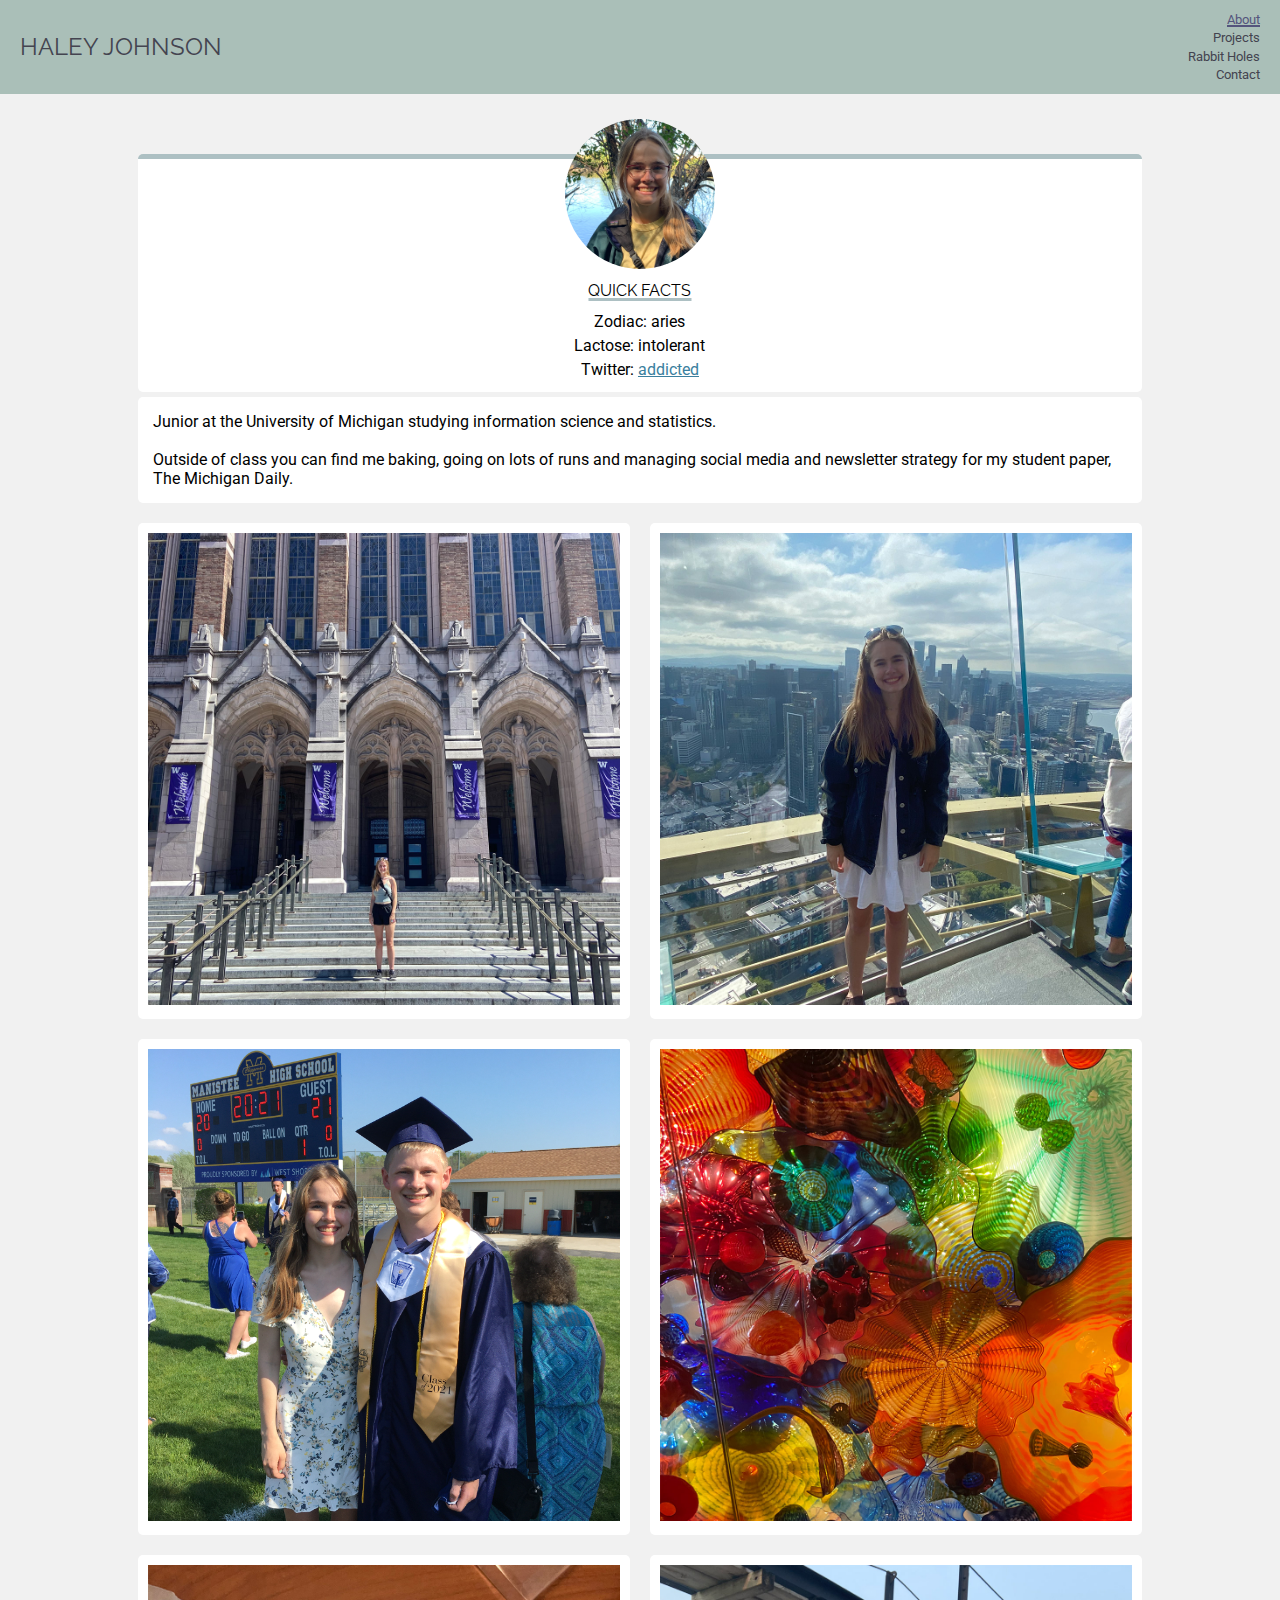
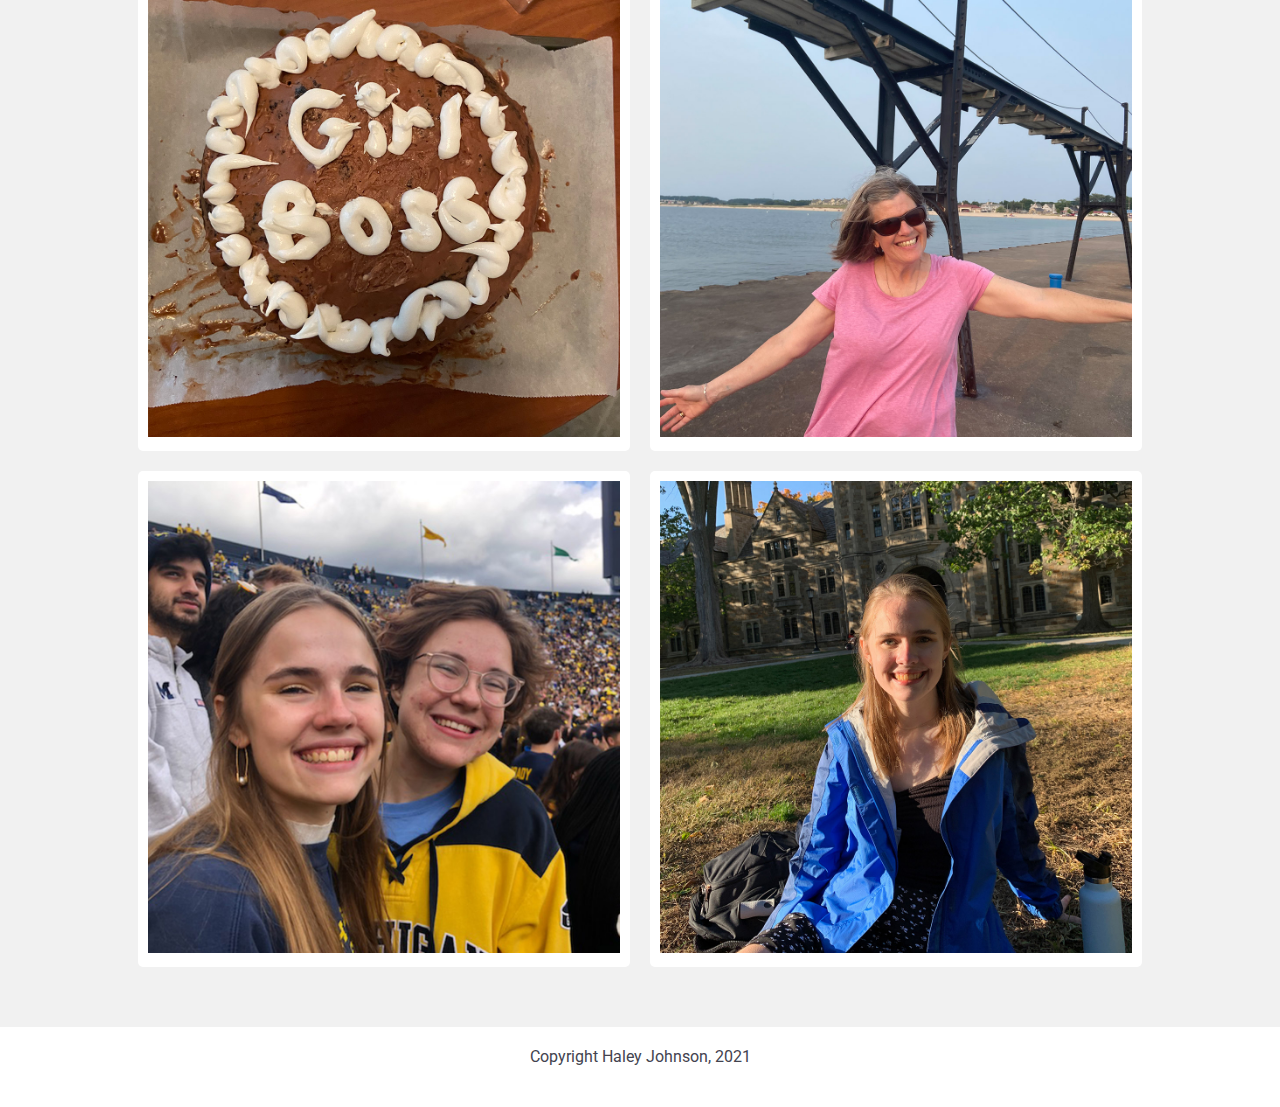
==== about.html @ add4410c "stray div tag" ====
<!DOCTYPE html>
<html lang="en">
<head>
    <meta charset="UTF-8">
    <meta name="viewport" content="width=device-width, initial-scale=1.0">
    <link rel='shortcut icon' type='image/jgp' href="images/favicon.ico">
    <link rel="stylesheet" type="text/css" href="CSS/html5reset.css">
    <link rel="stylesheet" type="text/css" href="CSS/style.css">
    <link rel="preconnect" href="https://fonts.googleapis.com">
    <link rel="preconnect" href="https://fonts.googleapis.com">
    <link rel="preconnect" href="https://fonts.gstatic.com" crossorigin>
    <link href="https://fonts.googleapis.com/css2?family=Raleway:wght@700&family=Roboto&display=swap" rel="stylesheet">
    <title>About</title>
</head>
<body>
    <a class = "skip" href="#haley-facts">Skip to Main Content</a>
    <header>
      <h1><a href='index.html'>Haley Johnson</a></h1>
      <nav>
        <ul class="nav_links">
        <!-- note to self: fill in links -->
          <li class="nav_item"><a id="current" href="about.html">About</a></li>
          <li class="nav_item"><a href="projects.html">Projects</a></li>
          <li class="nav_item"><a href="rabbitholes.html">Rabbit Holes</a></li>
          <li class="nav_item"><a href="contact.html">Contact</a></li>
        </ul>
    </nav>
  </header>

    <main>
        <div class='gallery-container'> 
            <div class='gallery-text-box'>
                <img src = 'images/haley.jpg' id="haley" alt='Me on a hiking trip'/>
            <div>
                <div id='haley-facts'>
                <h2>Quick Facts</h2>
                <ul > 
                    <li><b>Zodiac:</b> aries</li>
                    <li><b>Lactose:</b> intolerant</li>
                    <li><b>Twitter: </b><a href = "https://twitter.com/halezjohnson">addicted</a></li>
                </ul>
                </div>
            </div>
            </div>
        <div class='gallery-text-box' id='bio'>
            <p>Junior at the University of Michigan studying information science and 
                statistics. 
            </p></br>
            <p>Outside of class you can find me baking, going on lots of runs and managing
                social media and newsletter strategy for my student paper, The Michigan Daily.
            </p>
        </div>
            <div class='gallery-img'>
                <img src='images/udub.jpg' alt='Me at the University of Washington this summer'/> 
            </div>
            <div class='gallery-img'>
                <img src='images/space_needle.jpg' alt='Me at the top of the Space Needle in Seattle'/> 
            </div>
            <div class='gallery-img'>
                <img src='images/graduation.jpg' alt='My brother and I at his high school graduation'/> 
            </div>
            <div class='gallery-img'>
                <img src='images/chihuly.jpg' alt='Art from the Dave Chihuly Mueseum in Seattle'/> 
            </div>
            <div class='gallery-img'>
                <img src='images/girlboss.jpg' alt='A cake I made for my friends birthday'/> 
            </div>
            <div class='gallery-img'>
                <img src='images/mom.jpg' alt='My mom at the beach'/> 
            </div>
            <div class='gallery-img'>
                <img src='images/agnes.jpg' alt='My roomate and I at a football game'/> 
            </div>
            <div class='gallery-img'>
                <img src='images/law_quad.jpg' alt='Me in the law quad'/> 
            </div>
        </div>

    </main>
    <footer>
        <p>Copyright Haley Johnson, 2021</p>
    </footer>
</body>
</html>
---- CSS/style.css ----
html{
    height: 100%;
}

body{
    min-height: 100%;
    margin: 0;
    background: #f1f1f1;
    font-family: 'Roboto', sans-serif;
    padding: 0;
}   

/* scrollbar */

/* width */
::-webkit-scrollbar {
    width: 5px;
  }
  
  /* Track */
  ::-webkit-scrollbar-track {
    background: #f1f1f1;
  }
  
  /* Handle */
  ::-webkit-scrollbar-thumb {
    background: #A4B1A0;
    border-radius: 3px;
  }
  
  /* Handle on hover */
  ::-webkit-scrollbar-thumb:hover {
    background: #555;
  }

  body > header{
      position: sticky;
      top: 0;
      left: 0;
      z-index: 100;

  }

header{
    background: #AABFB8;
    position: sticky;
    position: -webkit-sticky;
    top: 0px; 
    width: 100%;
    display: flex;
    align-items: center;
    justify-content: space-between;
    padding: 10px 20px;
    color: #43434f;  
}

a, a:visited{
    color: #3b7f9e;
}

a:hover{
    color: #2b596e;
}

#landing-img{   
    background-position: center;
}

header a, header a:hover, header a:visited, h1 a{
    text-decoration: none;
    color: hsl(240, 8%, 29%);
}


.nav_links{
    text-align: right;
    line-height: 1.15;
}

.nav_item a{
    margin-left: 20px; 
    text-decoration: none;
    color: #43434f;
    font-size: 0.8em;
} 

.nav_item a:hover{
    text-decoration: underline;
    color: #43434f;
}

#current{
    color: #54547c;
    text-decoration: underline 2px solid #54547c;
}

header > h1{
    font-family: 'Raleway', sans-serif;
    font-size: 1.5em;
    text-transform: uppercase;
    margin: auto 0px;
}

a.skip{
    background: white;
    left: 0;
    padding: 6px;
    position: absolute;
    top: -40px;
    -webkit-transition: top 1s ease-out;
    transition: top 1s ease-out;
    z-index: 100000;
  }
  
  a.skip:focus{
    top:20px;
    color: black;
    text-decoration-style: solid;
  }

/* Landing Page */

.landing{
    display: grid;
    grid-template-rows: 50% 45%;
    grid-template-columns: 40% 40%;
    grid-gap: 10px;
    margin-top: 50px;
    justify-content: center;
    align-content: center; 
}

.text_block_img{
    grid-column: 1 / 3; 
    grid-row: 1 / 2; 
    border-radius: 5px;
    overflow: hidden;
    align-items: center;
}  

.text_block_img img{
    width: 100%;
}

.text_block{
    grid-column: 1 / 3;
    grid-row: 2 / -1; 
    background: rgba(255, 255, 255, 0.85);
    padding: 20px;
    border-radius: 5px;
    line-height: 1.5;
}

/* container thing */

.container{
    display: flex;
    flex-direction: column;
    flex-basis: 80%;
    justify-content: center;
    align-self: center;
    margin: 50px;
    border-radius: 5px;
    padding: 0px;
}

/* rabbit holes */

.hole{
    background: rgba(255, 255, 255, 0.85);
    margin: 50px 50px 50px 50px;
    padding: 20px;
    width: inherit;
    border-radius: 5px;
}

 .hole li, .gallery-text-box li{
    line-height: 1.5em;
} 

.hole ul {
    margin-left: 10px;
}

.hole ul ul{
    margin-left: 20px;
    list-style: circle;
}

.hole ul ul li{
    padding: 4px;
}

.hole h2, .gallery-text-box h2, .contact-header, .text_block h2{
    font-family: 'Raleway', sans-serif;
    margin-bottom: 5px;
    text-decoration: underline #adc0c3 solid 3px;
    text-transform: uppercase;
    padding-bottom: 10px;
    line-height: 1.5em;

}

.text_block h2{
    font-size: 1.5em;
}

.hole li ul a, .hole li ul a:visited{
    color: #000;
    text-decoration: none;
}

.hole li ul a:hover{
    color: rgb(70, 79, 167);
}

/* Styling Contact Form */

.contact-header{
    background: #fff;
    margin: 50px 50px -42.5px 50px;
    padding: 20px;
    border-radius: 5px
}


.form-box{
    width: inherit;
    height: 100%;
    margin: 50px;
    padding: 20px;
    background-color: #fff;
    align-self: center;
    border-radius: 5px;
}

input[type=text], select {
    width: 100%;
    padding: 12px 20px;
    margin: 8px 0;
    display: inline-block;
    border: 1px solid #ccc; 
    border-radius: 4px;
    box-sizing: border-box;
  }
  
  input[type=submit] {
    width: 100%;
    background-color: #4c90af;
    color: white;
    padding: 14px 20px;
    margin: 8px 0;
    border: none;
    border-radius: 8px;
    text-transform: uppercase;
  }
  
  input[type=submit]:hover {
    background-color: #386a81;
  }

  #additional-contact{
      margin-top: -40px;
      font-size: 0.75em;
  }


  /* Projects */

  #projects{
      background: transparent;
      margin: 30px;
  }

  .project-container{
      background: rgba(255, 255, 255, 0.5);
      margin: 20px;
      border-radius: 5px;
  }

  .project-item{
    padding: 20px; 
    background: #fff;
    width: inherit;
    border-radius: 5px;
  }  

  h3.project-item{
      font-family: 'Raleway', sans-serif;
      margin-bottom: 7.5px;
      padding: 20px 20px 20px 20px;
      text-transform: uppercase;
  }

  /* About Page */

  .gallery-container{
      display: grid;
      grid-template-columns: 40% 40%;
      justify-content: center;
      align-items: center;
      margin: 50px 0px;
  }

  .gallery-text-box{
      grid-column: 1 / 3;
  }

  .gallery-container .gallery-text-box:first-of-type{
    border-top: 5px solid #adc0c3 ; 
  }

  .gallery-img, .gallery-text-box {
      background: #fff;
      padding: 10px; 
      margin: 10px;
      border-radius: 5px;
  }

  .gallery-text-box{
      display:flex;
      flex-flow: column wrap;
      justify-content: space-between;
      align-content: center;
  }

  .gallery-img{
      position: relative;
  }

  /* hover feature in development */
  /* .gallery-img span{
    display: none;
    position: absolute;
    bottom: 0;
    padding: 10px;
    background: rgba(255,255,255,.8);
  }

  .gallery-img:hover span{
      display: block;
      height: 100%;
      width: contain;
      text-align: center;
  } */

  #haley{
      align-self: center;
      border-radius: 50%;
      height: 150px;
      margin-bottom: 10px;
      margin-top: -50px;
  }

  #haley-facts{
      text-align:center;
      align-self: flex-start;
  }

  #haley-facts ul{
      margin-top: -7.55px;
  }

  #bio{
      padding: 15px;
      margin-top: -5px;
  }

/* iframes */

iframe{
    border: none;
    height: 100%;
    /* not showing on mobile view */
    display: none;
}
 
/* Footer */
footer{
    background-color: #fff;
    padding: 20px;
    text-align: center;
    color: #43434f;
    bottom: 0;
    left: 0;
    width: 100%;
    height: 80px;
  }
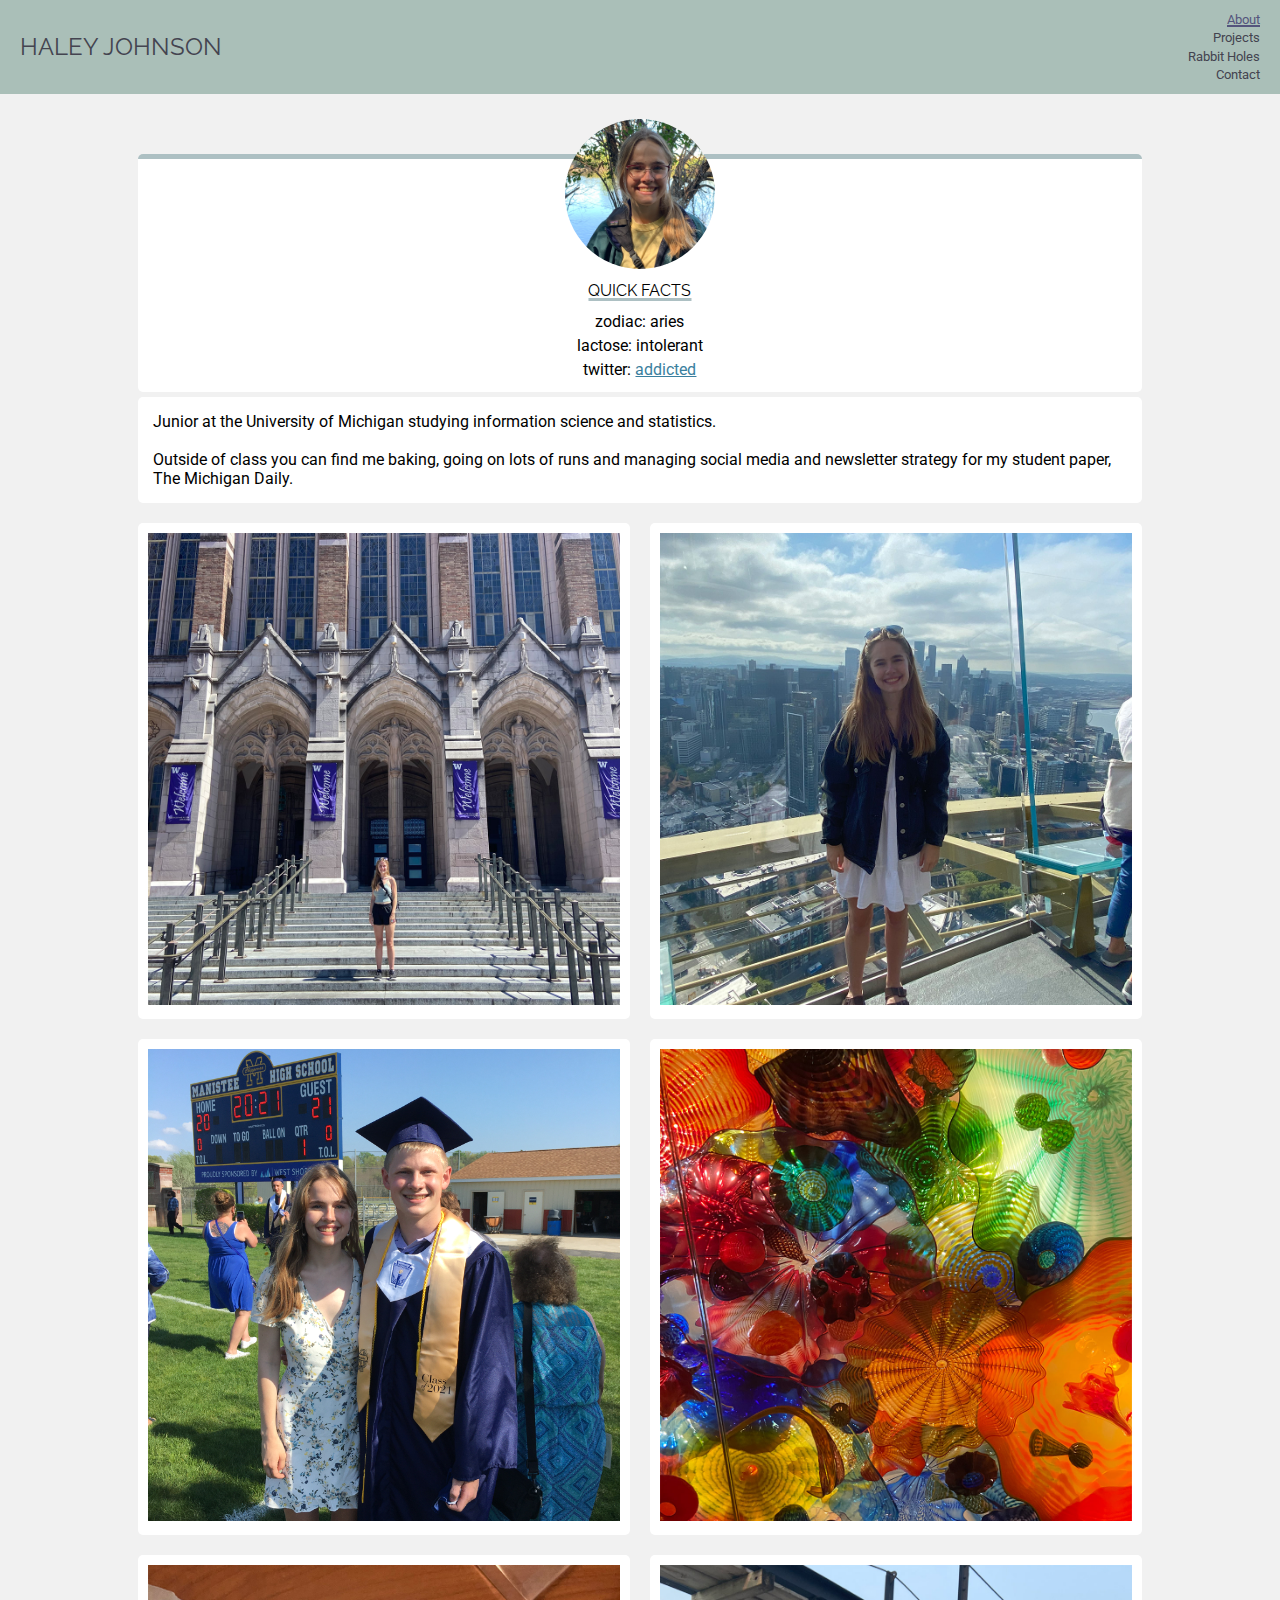
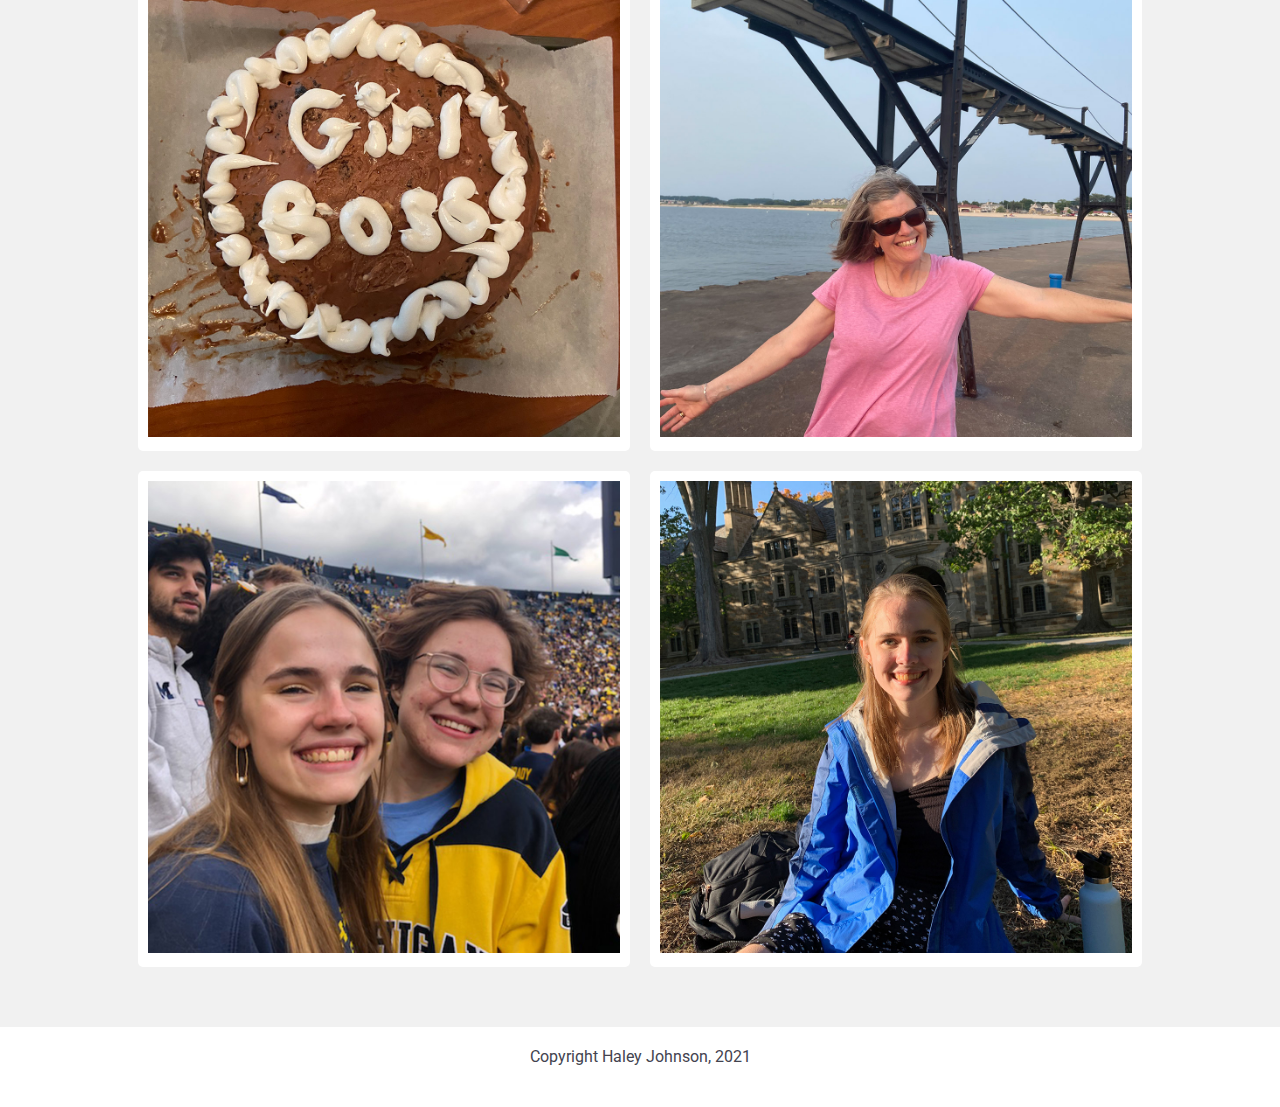
==== commit 155ad15a: "hover effect on about page" ====
--- a/about.html
+++ b/about.html
@@ -35,9 +35,9 @@
                 <div id='haley-facts'>
                 <h2>Quick Facts</h2>
                 <ul > 
-                    <li><b>Zodiac:</b> aries</li>
-                    <li><b>Lactose:</b> intolerant</li>
-                    <li><b>Twitter: </b><a href = "https://twitter.com/halezjohnson">addicted</a></li>
+                    <li><b>zodiac:</b> aries</li>
+                    <li><b>lactose:</b> intolerant</li>
+                    <li><b>twitter: </b><a href = "https://twitter.com/halezjohnson">addicted</a></li>
                 </ul>
                 </div>
             </div>
--- a/CSS/style.css
+++ b/CSS/style.css
@@ -120,9 +120,10 @@
 
 /* Landing Page */
 
+
 .landing{
     display: grid;
-    grid-template-rows: 50% 45%;
+    grid-template-rows: 400px 45%;
     grid-template-columns: 40% 40%;
     grid-gap: 10px;
     margin-top: 50px;
@@ -136,6 +137,10 @@
     border-radius: 5px;
     overflow: hidden;
     align-items: center;
+    background-attachment: fixed;
+    background-position: center;
+    background-repeat: no-repeat;
+    background-size: cover;
 }  
 
 .text_block_img img{
@@ -328,21 +333,30 @@
       position: relative;
   }
 
+  .gallery-img:hover{
+      opacity: 0.25;
+      background-color: rgb(255, 255, 255);
+      -webkit-transition: background-color 2s ease-out;
+      -moz-transition: background-color 2s ease-out;
+      -o-transition: background-color 2s ease-out;
+      transition: background-color 2s ease-out;
+  }
   /* hover feature in development */
-  /* .gallery-img span{
+  
+/* .gallery-img span{
     display: none;
-    position: absolute;
-    bottom: 0;
+    position: relative;
     padding: 10px;
-    background: rgba(255,255,255,.8);
+    margin: 10px;
+    background: rgba(175, 224, 208, 0.8);
+    width: fit-content;
   }
 
   .gallery-img:hover span{
       display: block;
-      height: 100%;
-      width: contain;
+      height: fit-content;
       text-align: center;
-  } */
+  }  */
 
   #haley{
       align-self: center;
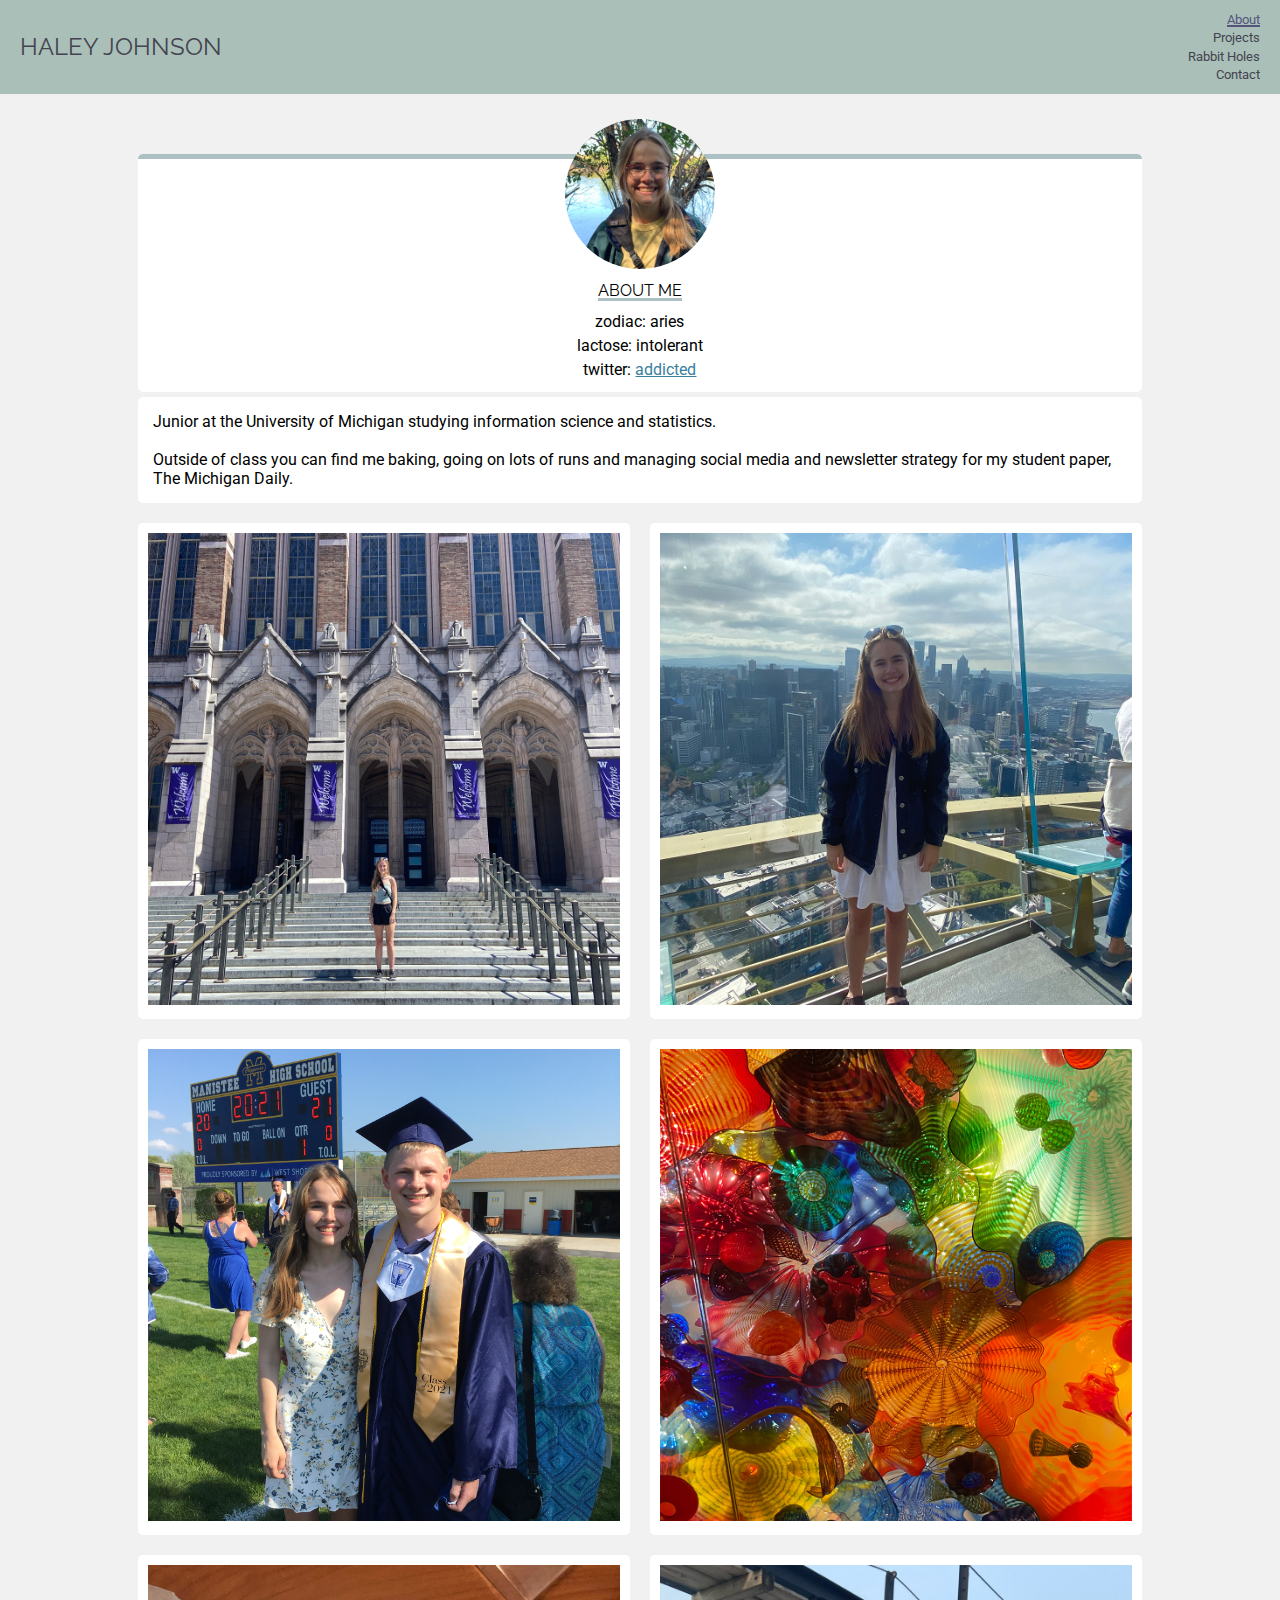
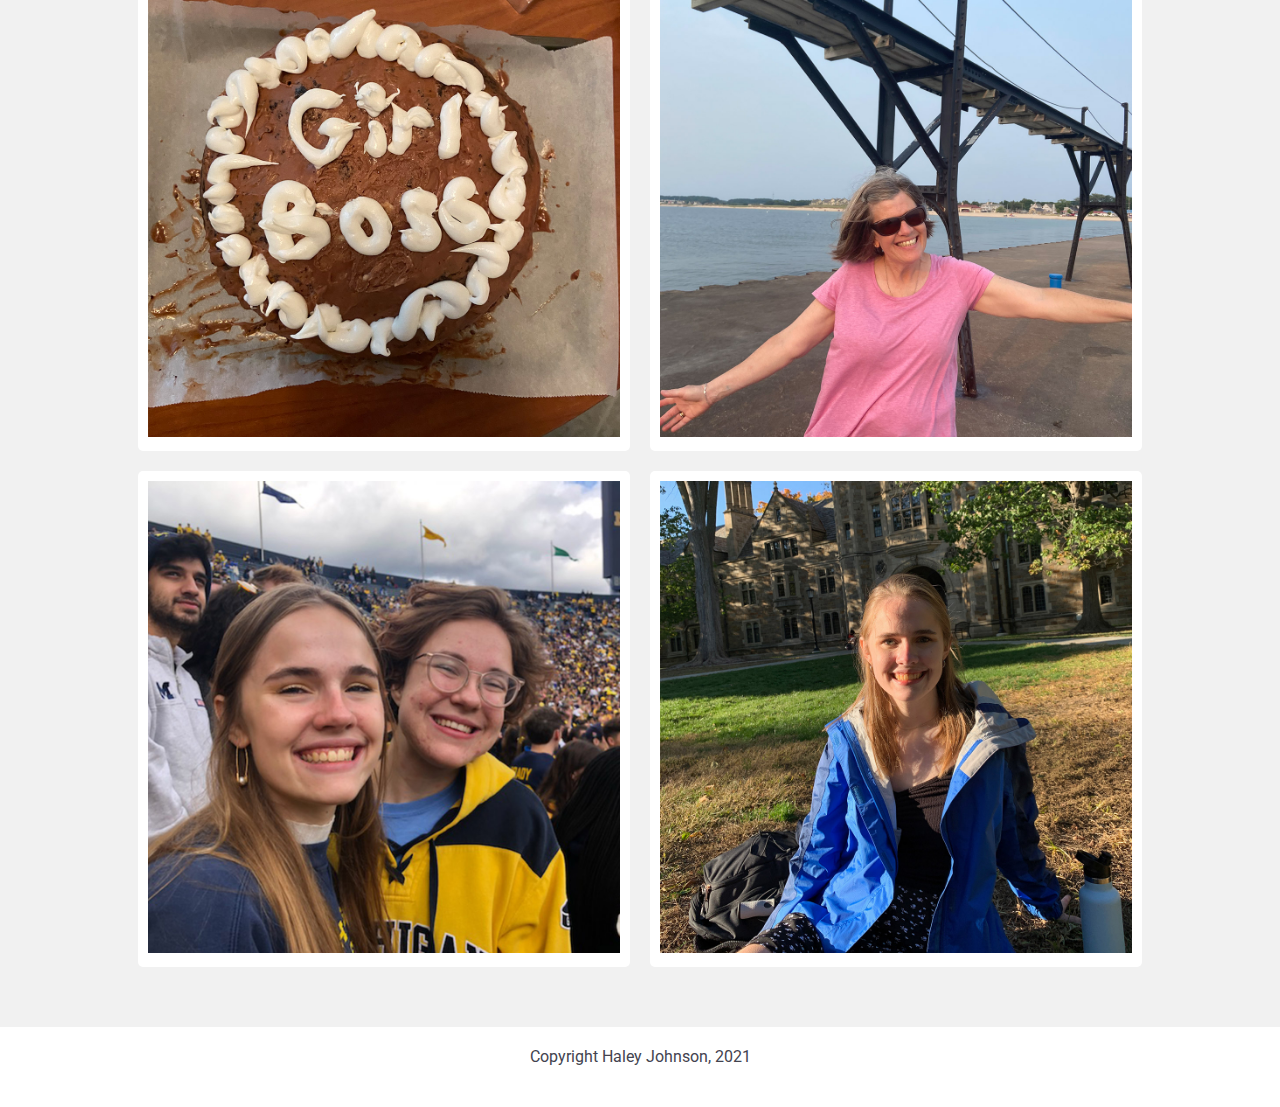
==== commit a0dc3d0b: "updated text" ====
--- a/about.html
+++ b/about.html
@@ -33,7 +33,7 @@
                 <img src = 'images/haley.jpg' id="haley" alt='Me on a hiking trip'/>
             <div>
                 <div id='haley-facts'>
-                <h2>Quick Facts</h2>
+                <h2>About Me</h2>
                 <ul > 
                     <li><b>zodiac:</b> aries</li>
                     <li><b>lactose:</b> intolerant</li>
--- a/CSS/style.css
+++ b/CSS/style.css
@@ -28,10 +28,6 @@
     border-radius: 3px;
   }
   
-  /* Handle on hover */
-  ::-webkit-scrollbar-thumb:hover {
-    background: #555;
-  }
 
   body > header{
       position: sticky;
@@ -68,6 +64,7 @@
 
 header a, header a:hover, header a:visited, h1 a{
     text-decoration: none;
+    -webkit-text-decoration: none;
     color: hsl(240, 8%, 29%);
 }
 
@@ -80,11 +77,13 @@
 .nav_item a{
     margin-left: 20px; 
     text-decoration: none;
+    -webkit-text-decoration: none;
     color: #43434f;
     font-size: 0.8em;
 } 
 
 .nav_item a:hover{
+    -webkit-text-decoration: underline;
     text-decoration: underline;
     color: #43434f;
 }
@@ -92,6 +91,7 @@
 #current{
     color: #54547c;
     text-decoration: underline 2px solid #54547c;
+    -webkit-text-decoration: underline 2px solid #54547c;
 }
 
 header > h1{
@@ -116,6 +116,7 @@
     top:20px;
     color: black;
     text-decoration-style: solid;
+    -webkit-text-decoration-style: solid;
   }
 
 /* Landing Page */
@@ -123,10 +124,11 @@
 
 .landing{
     display: grid;
-    grid-template-rows: 400px 45%;
+    grid-template-rows: 400px 50%;
     grid-template-columns: 40% 40%;
     grid-gap: 10px;
     margin-top: 50px;
+    margin-bottom: 100px;
     justify-content: center;
     align-content: center; 
 }
@@ -154,6 +156,7 @@
     padding: 20px;
     border-radius: 5px;
     line-height: 1.5;
+    height: auto;
 }
 
 /* container thing */
@@ -182,9 +185,10 @@
  .hole li, .gallery-text-box li{
     line-height: 1.5em;
 } 
-
-.hole ul {
-    margin-left: 10px;
+s
+.hole ul, .book-item ul {
+    margin-left: 20px;
+    list-style: circle;
 }
 
 .hole ul ul{
@@ -196,10 +200,11 @@
     padding: 4px;
 }
 
-.hole h2, .gallery-text-box h2, .contact-header, .text_block h2{
+.hole h2, .gallery-text-box h2, .contact-header, .text_block h2,  .book-item h2{
     font-family: 'Raleway', sans-serif;
     margin-bottom: 5px;
     text-decoration: underline #adc0c3 solid 3px;
+    -webkit-text-decoration: underline #adc0c3 solid 3px;
     text-transform: uppercase;
     padding-bottom: 10px;
     line-height: 1.5em;
@@ -213,6 +218,7 @@
 .hole li ul a, .hole li ul a:visited{
     color: #000;
     text-decoration: none;
+    -webkit-text-decoration: none;
 }
 
 .hole li ul a:hover{
@@ -270,17 +276,11 @@
   }
 
 
+
   /* Projects */
 
   #projects{
       background: transparent;
-      margin: 30px;
-  }
-
-  .project-container{
-      background: rgba(255, 255, 255, 0.5);
-      margin: 20px;
-      border-radius: 5px;
   }
 
   .project-item{
@@ -288,6 +288,7 @@
     background: #fff;
     width: inherit;
     border-radius: 5px;
+    margin-bottom: 50px;
   }  
 
   h3.project-item{
@@ -399,4 +400,51 @@
     left: 0;
     width: 100%;
     height: 80px;
+  }
+
+
+  /* book page stuff who knows */
+
+  .books-container{
+      display: grid;
+      grid-template-rows: repeat(12, auto);
+      grid-template-columns: 80%;
+      margin: 30px;
+      justify-content: center;
+      align-items: center;
+      grid-gap: 20px;
+  }
+
+  .book-item{
+      display: flex;
+      flex-direction: column;
+      align-content: center;
+      justify-content: center;
+      background: #fff;
+      border-radius: 5px;
+      padding: 20px; 
+  }
+
+  .book-item img{
+      max-height: 250px;
+      align-self: center;
+  }
+
+  .book-info h2, .book-info p{
+      align-self: flex-start;
+      justify-self: right;
+      line-height: 1.5em;
+  }
+
+  .book-info p{
+      font-size: 0.8em;
+  }
+
+  .book-info h2{
+    text-align: center;
+}
+
+  .book-info{
+      padding: 15px;
+
   }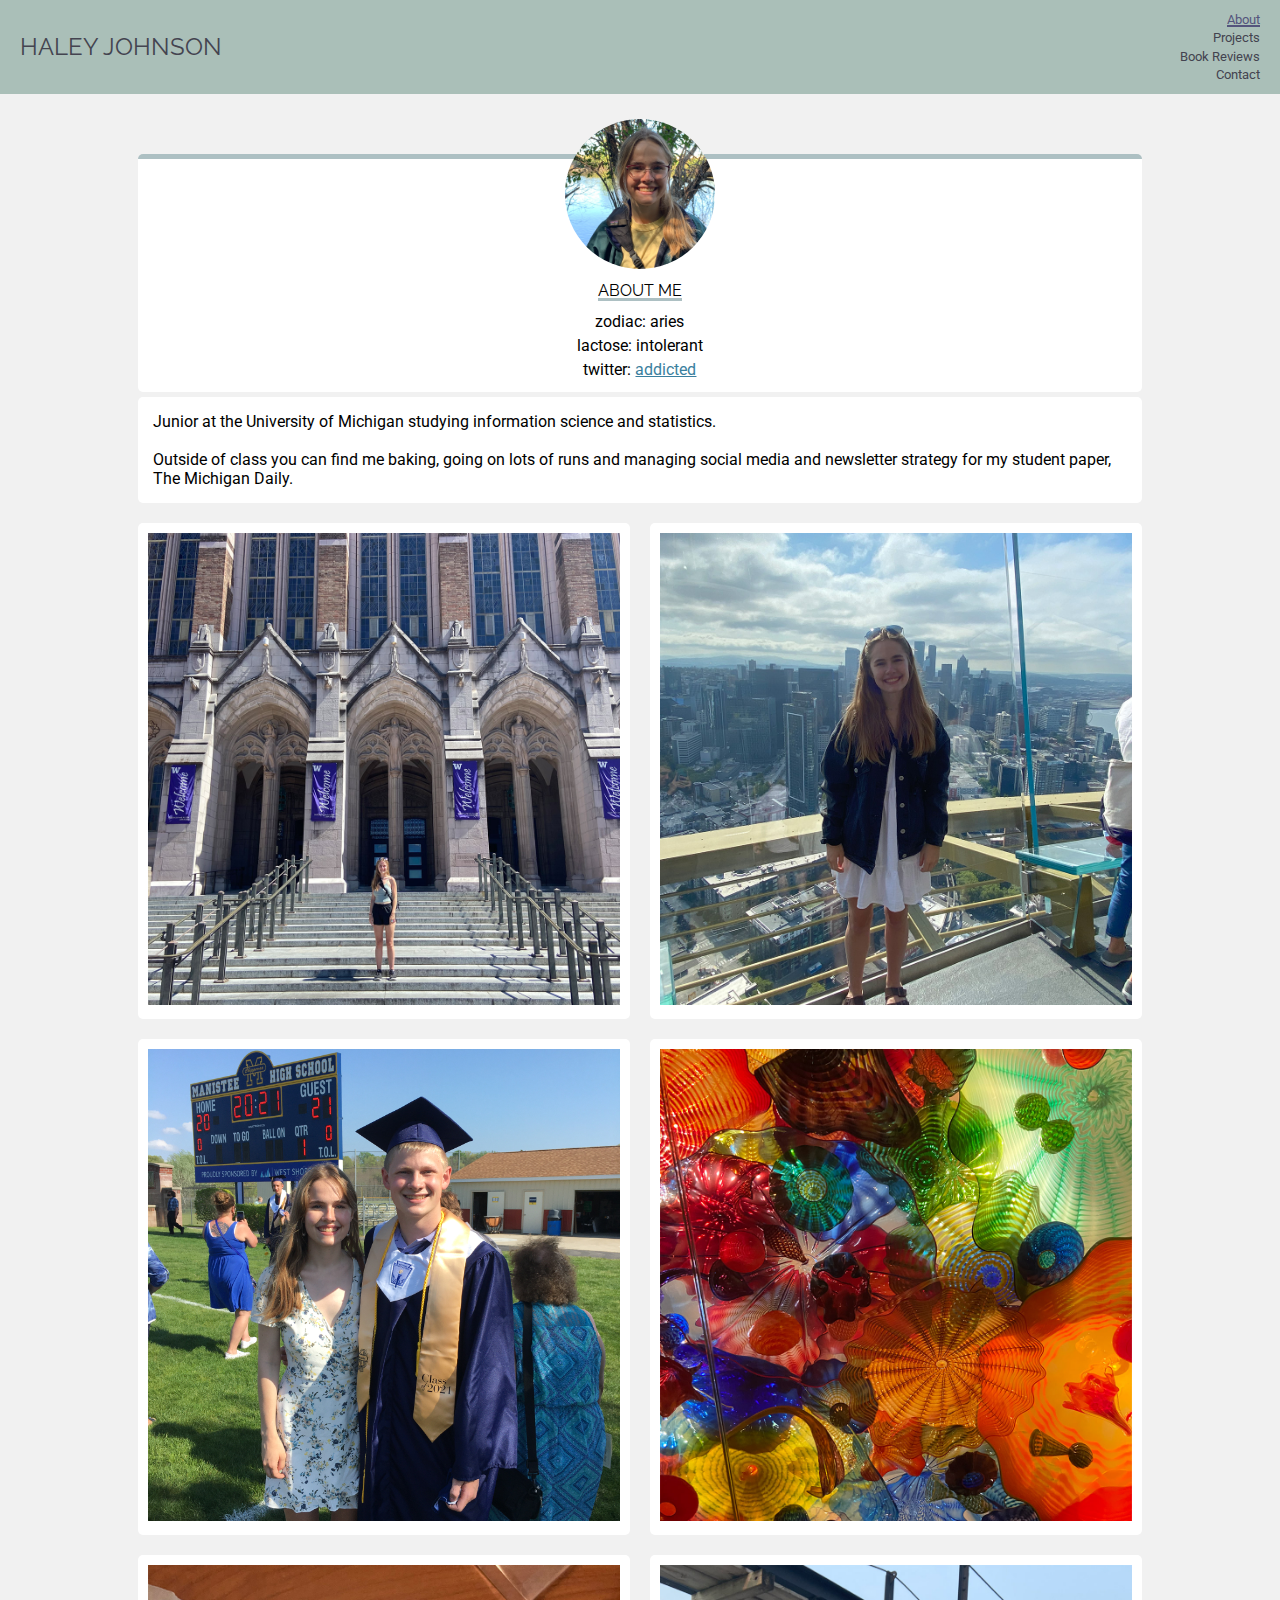
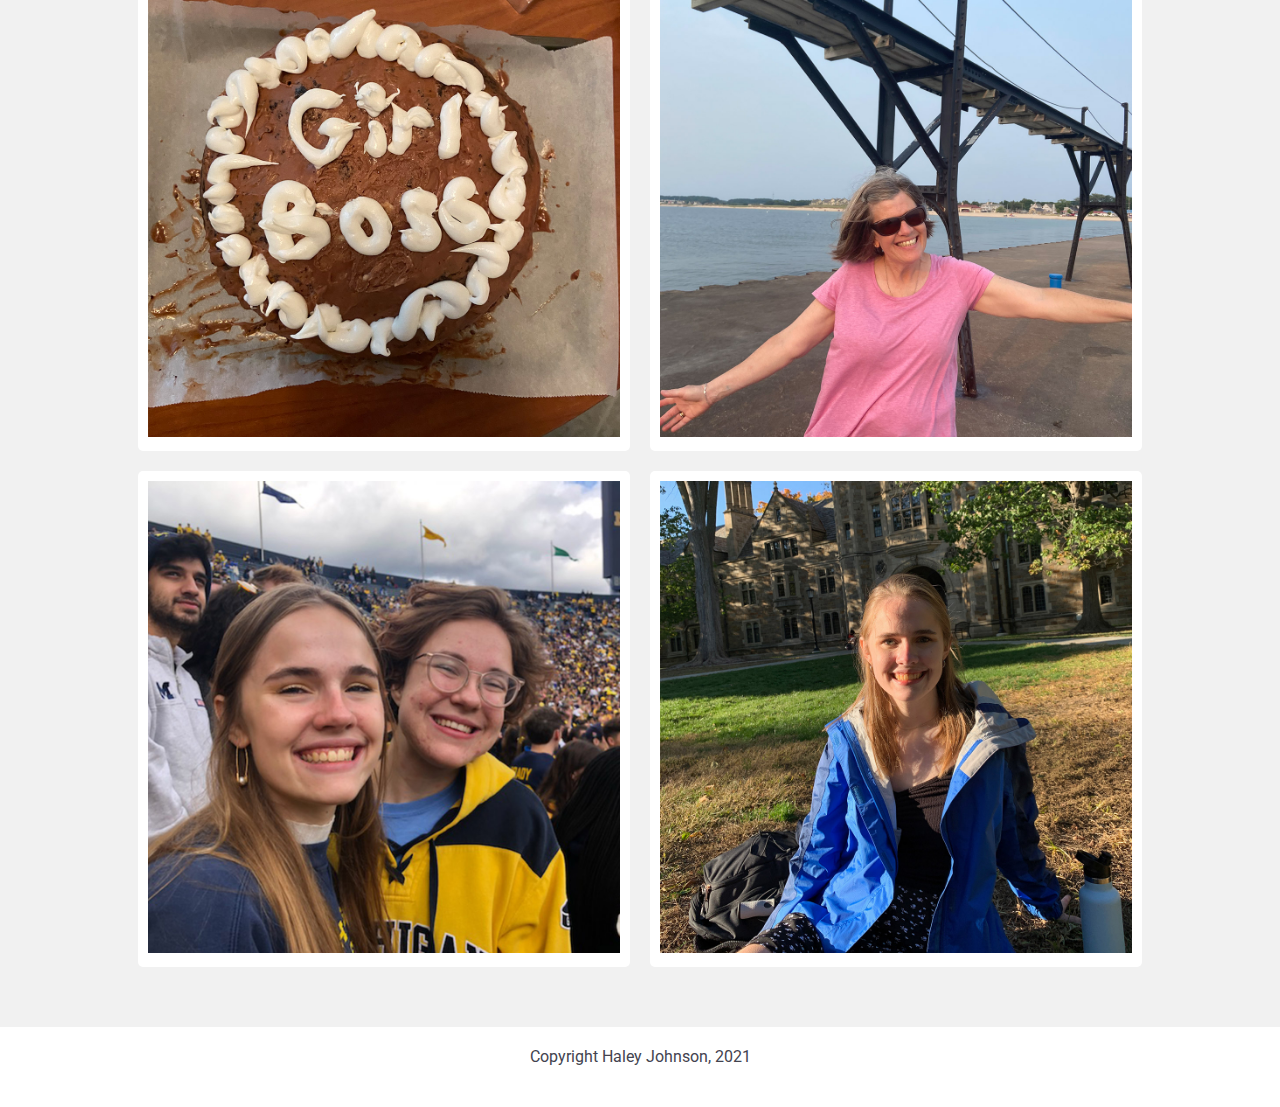
==== commit de6d4ceb: "updated nav to reflect page changes" ====
--- a/about.html
+++ b/about.html
@@ -21,7 +21,7 @@
         <!-- note to self: fill in links -->
           <li class="nav_item"><a id="current" href="about.html">About</a></li>
           <li class="nav_item"><a href="projects.html">Projects</a></li>
-          <li class="nav_item"><a href="rabbitholes.html">Rabbit Holes</a></li>
+          <li class="nav_item"><a href="rabbitholes.html">Book Reviews</a></li>
           <li class="nav_item"><a href="contact.html">Contact</a></li>
         </ul>
     </nav>
--- a/CSS/style.css
+++ b/CSS/style.css
@@ -409,10 +409,10 @@
       display: grid;
       grid-template-rows: repeat(12, auto);
       grid-template-columns: 80%;
-      margin: 30px;
+      margin-top: 50px;
       justify-content: center;
       align-items: center;
-      grid-gap: 20px;
+      grid-gap: 50px;
   }
 
   .book-item{
@@ -425,6 +425,10 @@
       padding: 20px; 
   }
 
+  .book-item:nth-child(12){
+      margin-bottom: 50px;
+  }
+
   .book-item img{
       max-height: 250px;
       align-self: center;
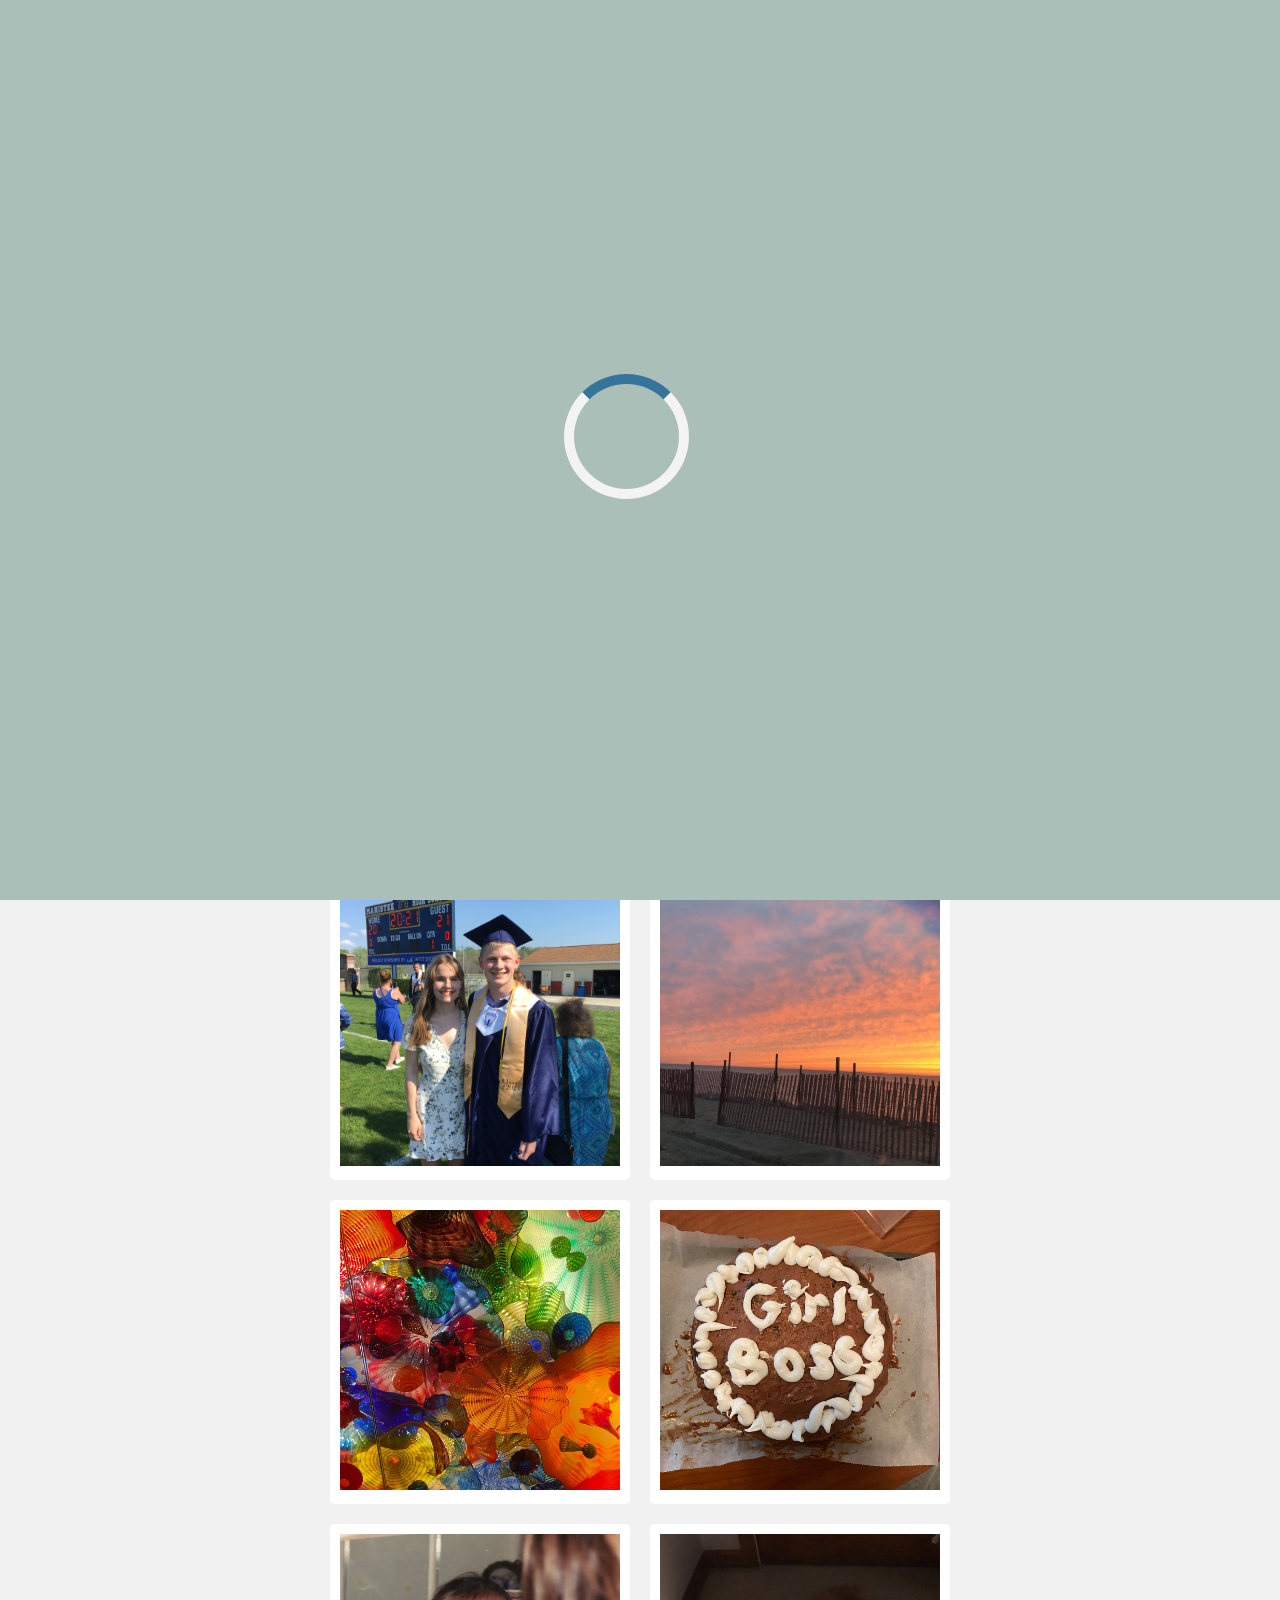
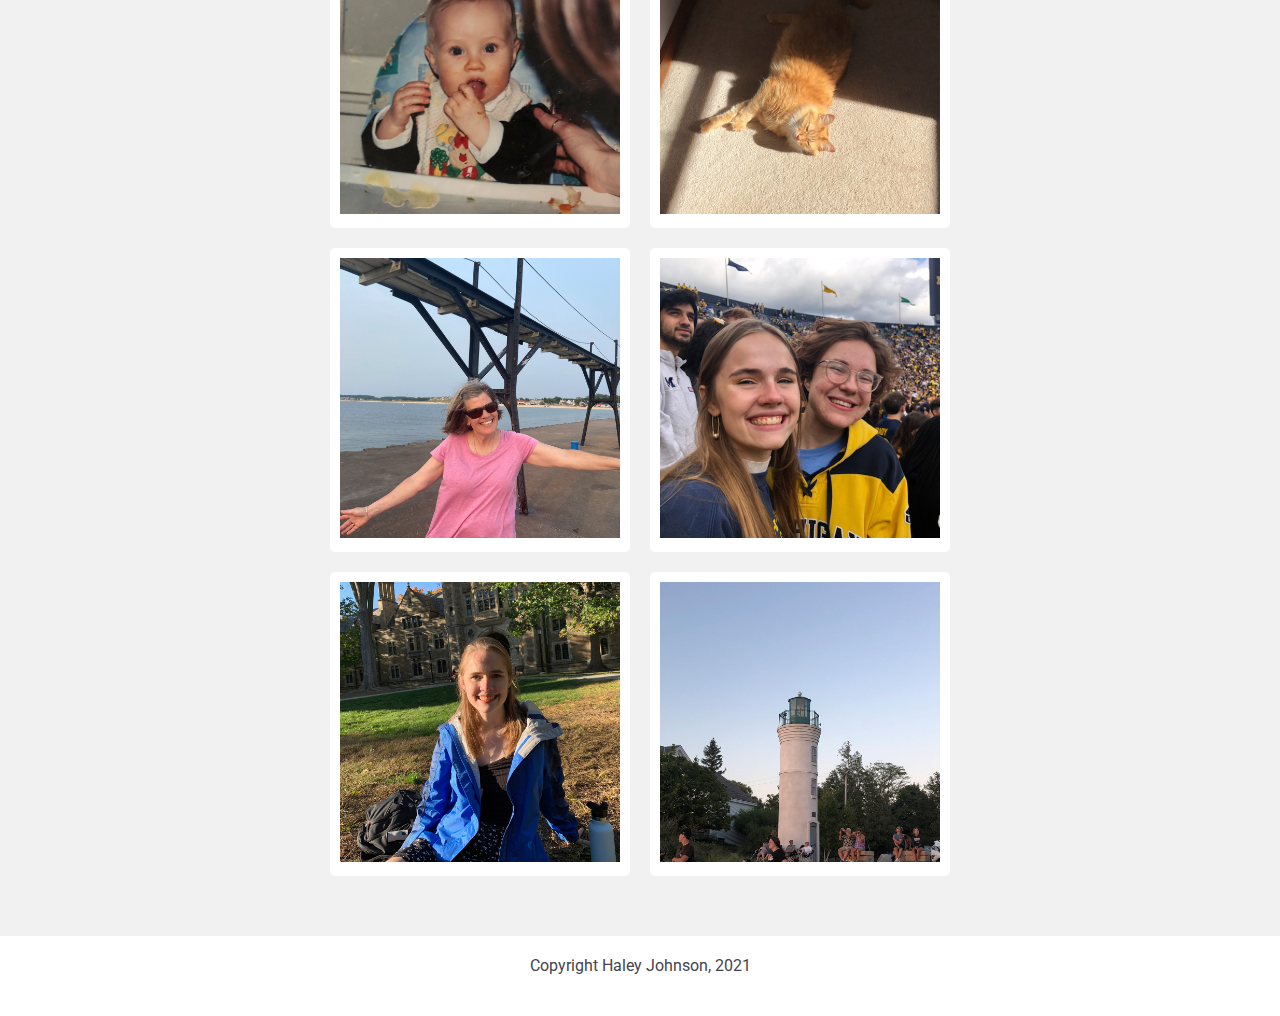
==== commit 3c105118: "overhaul, implemented most of tablet view" ====
--- a/about.html
+++ b/about.html
@@ -9,11 +9,15 @@
     <link rel="preconnect" href="https://fonts.googleapis.com">
     <link rel="preconnect" href="https://fonts.googleapis.com">
     <link rel="preconnect" href="https://fonts.gstatic.com" crossorigin>
-    <link href="https://fonts.googleapis.com/css2?family=Raleway:wght@700&family=Roboto&display=swap" rel="stylesheet">
+    <link rel="preconnect" href="https://fonts.googleapis.com">
+    <link href="https://fonts.googleapis.com/css2?family=Raleway:wght@700&family=Roboto:ital,wght@0,400;0,700;1,400&display=swap" rel="stylesheet">
     <title>About</title>
 </head>
 <body>
     <a class = "skip" href="#haley-facts">Skip to Main Content</a>
+    <div id='loadpage'>
+        <div id="loader"></div>
+      </div>
     <header>
       <h1><a href='index.html'>Haley Johnson</a></h1>
       <nav>
@@ -29,12 +33,15 @@
 
     <main>
         <div class='gallery-container'> 
+            <div class='gallery-text-box' id='parallax'>
+            </div>
             <div class='gallery-text-box'>
                 <img src = 'images/haley.jpg' id="haley" alt='Me on a hiking trip'/>
             <div>
                 <div id='haley-facts'>
                 <h2>About Me</h2>
                 <ul > 
+                    <li><b>pronouns:</b> she/her</li>
                     <li><b>zodiac:</b> aries</li>
                     <li><b>lactose:</b> intolerant</li>
                     <li><b>twitter: </b><a href = "https://twitter.com/halezjohnson">addicted</a></li>
@@ -43,12 +50,12 @@
             </div>
             </div>
         <div class='gallery-text-box' id='bio'>
-            <p>Junior at the University of Michigan studying information science and 
-                statistics. 
-            </p></br>
+            <p>Junior at the University of Michigan studying information science, statistics and digital studies. 
+            </p>
             <p>Outside of class you can find me baking, going on lots of runs and managing
-                social media and newsletter strategy for my student paper, The Michigan Daily.
-            </p>
+                social media and newsletter strategy for my student paper, The Michigan Daily. </p>
+            <p>The layout of this page is inspired by my beloved twitter.com</p>
+    
         </div>
             <div class='gallery-img'>
                 <img src='images/udub.jpg' alt='Me at the University of Washington this summer'/> 
@@ -60,10 +67,19 @@
                 <img src='images/graduation.jpg' alt='My brother and I at his high school graduation'/> 
             </div>
             <div class='gallery-img'>
+                <img src='images/manistee.jpg' alt='Orchard Beach in Manistee, Michigan'/> 
+            </div>
+            <div class='gallery-img'>
                 <img src='images/chihuly.jpg' alt='Art from the Dave Chihuly Mueseum in Seattle'/> 
             </div>
             <div class='gallery-img'>
                 <img src='images/girlboss.jpg' alt='A cake I made for my friends birthday'/> 
+            </div>
+            <div class='gallery-img'>
+                <img src='images/child.jpg' alt='Me as a child'/> 
+            </div>
+            <div class='gallery-img'>
+                <img src='images/nugget.jpg' alt='My cat nugget'/> 
             </div>
             <div class='gallery-img'>
                 <img src='images/mom.jpg' alt='My mom at the beach'/> 
@@ -74,9 +90,13 @@
             <div class='gallery-img'>
                 <img src='images/law_quad.jpg' alt='Me in the law quad'/> 
             </div>
+            <div class='gallery-img'>
+                <img src='images/lighthouse.jpg' alt='A lighthouse on the beach in Empire, Michigan'/> 
+            </div>
         </div>
 
     </main>
+    <script src='javascript/loader.js'></script> 
     <footer>
         <p>Copyright Haley Johnson, 2021</p>
     </footer>
--- a/CSS/style.css
+++ b/CSS/style.css
@@ -1,6 +1,6 @@
 html{
     height: 100%;
-}
+    }
 
 body{
     min-height: 100%;
@@ -8,14 +8,38 @@
     background: #f1f1f1;
     font-family: 'Roboto', sans-serif;
     padding: 0;
-}   
+    }      
+
+/* loader */
+#loadpage{
+    position: fixed;
+    background-color:#AABFB8;
+    width: 100%;
+    height: 100%;
+    z-index: 1000000000;
+}
+    
+#loader {
+    position: absolute;
+    left: 50%;
+    top: 50%;
+    z-index: 1;
+    width: 125px;
+    height: 125px;
+    margin: -76px 0 0 -76px;
+    border: 10px solid #f3f3f3;
+    border-radius: 50%;
+    border-top: 10px solid #37749c;
+    -webkit-animation: spin 1.5s linear infinite;
+    animation: spin 1.5s linear infinite;
+}
 
 /* scrollbar */
 
 /* width */
 ::-webkit-scrollbar {
     width: 5px;
-  }
+    }
   
   /* Track */
   ::-webkit-scrollbar-track {
@@ -27,15 +51,27 @@
     background: #A4B1A0;
     border-radius: 3px;
   }
-  
-
-  body > header{
-      position: sticky;
-      top: 0;
-      left: 0;
-      z-index: 100;
-
-  }
+
+/* Selection Color */
+
+::selection {
+    background: #b2cac5; /* WebKit/Blink Browsers */
+  }
+::-moz-selection {
+    background: #b2cac5; /* Gecko Browsers */
+  }
+  
+
+body > header{
+    position: sticky;
+    top: 0;
+    left: 0;
+    z-index: 100;
+  }
+
+p + p {
+    margin-top: 10px;
+}
 
 header{
     background: #AABFB8;
@@ -51,15 +87,12 @@
 }
 
 a, a:visited{
-    color: #3b7f9e;
+    color: #157eaf;
+    /* why iis github so hard */
 }
 
 a:hover{
     color: #2b596e;
-}
-
-#landing-img{   
-    background-position: center;
 }
 
 header a, header a:hover, header a:visited, h1 a{
@@ -68,30 +101,34 @@
     color: hsl(240, 8%, 29%);
 }
 
-
 .nav_links{
     text-align: right;
-    line-height: 1.15;
+    line-height: 1.5;
+    display: flex;
+    flex-direction: column;
+    align-items: center;
+    justify-content: center;
 }
 
 .nav_item a{
     margin-left: 20px; 
-    text-decoration: none;
-    -webkit-text-decoration: none;
+    /* text-decoration: none; */
+    /* -webkit-text-decoration: none; */
     color: #43434f;
-    font-size: 0.8em;
+    font-size: 0.9em;
 } 
 
 .nav_item a:hover{
     -webkit-text-decoration: underline;
     text-decoration: underline;
-    color: #43434f;
+    -webkit-text-decoration-color: #43434f;
+    text-decoration-color: #43434f;
 }
 
 #current{
-    color: #54547c;
-    text-decoration: underline 2px solid #54547c;
-    -webkit-text-decoration: underline 2px solid #54547c;
+    color: #2d2d6e;
+    text-decoration: underline 2px solid #2d2d6e;
+    -webkit-text-decoration: underline 2px solid #2d2d6e;
 }
 
 header > h1{
@@ -121,42 +158,118 @@
 
 /* Landing Page */
 
+#flip-container{
+    height: 100vh;
+    padding: 50px;
+}
+
+#flip-card {
+    background-color: transparent;
+    max-width: 750px;
+    height: 75%;
+    top: 25%;
+    border: 1px solid #f1f1f1;
+    margin: 50px auto;
+  }
+  
+  /* This container is needed to position the front and back side */
+  #flip-card-inner {
+    position: relative;
+    width: 100%;
+    height: 100%;
+    text-align: center;
+    transition: transform 0.8s;
+    transform-style: preserve-3d;
+  }
+  
+  /* Do an horizontal flip when you move the mouse over the flip box container */
+  #flip-card:hover #flip-card-inner {
+    transform: rotateY(180deg);
+  }
+  
+  /* Position the front and back side */
+  #flip-card-front, #flip-card-back {
+    position: absolute;
+    width: 100%;
+    height: 100%;
+    -webkit-backface-visibility: hidden; /* Safari */
+    backface-visibility: hidden;
+    border-radius: 5px;
+  }
+
+  #flip-card-front img {
+    border-radius: 5px;
+  }
+  
+  /* Style the front side (fallback if image is missing) */
+  #flip-card-front {
+    background-color: #bbb;
+    color: black;
+  }
+  
+  /* Style the back side */
+  #flip-card-back {
+    background-color: #517470;
+    color: white;
+    transform: rotateY(180deg);
+    overflow-y: scroll;
+    font-size: 1.15em;
+    line-height: 1.5em;
+    text-align: left;
+  }
+
+  #flip-card-back h2{
+      margin-bottom: -30px;
+      font-family: 'Raleway', sans-serif;
+      text-transform: uppercase;
+      text-decoration: underline 0.15em solid #fff;
+      font-size: 2em;
+  }
+
+  #flip-card-front img{
+      height: 100%;
+      width: 100%;
+      object-fit: cover;
+  }
+
+  #flip-card-back p, #flip-card-back h2{
+      padding: 30px;
+  }
+
+  #pls-hover{
+      margin-top: 5px;
+      padding: 10px;
+      font-size: 0.75em;
+  }
+
+  .hidden{
+    display: none;
+}
 
 .landing{
-    display: grid;
-    grid-template-rows: 400px 50%;
-    grid-template-columns: 40% 40%;
-    grid-gap: 10px;
+    display: flex;
+    flex-direction: column;
+    width: 80%;
+    padding: 50px 0px;
     margin-top: 50px;
     margin-bottom: 100px;
     justify-content: center;
     align-content: center; 
-}
-
-.text_block_img{
-    grid-column: 1 / 3; 
-    grid-row: 1 / 2; 
-    border-radius: 5px;
-    overflow: hidden;
-    align-items: center;
-    background-attachment: fixed;
-    background-position: center;
-    background-repeat: no-repeat;
-    background-size: cover;
-}  
-
-.text_block_img img{
-    width: 100%;
+    margin: auto;
+    max-width: 700px;
+}
+
+.text-block-img > img{
+    border-radius: 5px;
+    width: 100%;
+    object-fit: cover;
 }
 
 .text_block{
-    grid-column: 1 / 3;
-    grid-row: 2 / -1; 
-    background: rgba(255, 255, 255, 0.85);
+    background: rgba(255, 255, 255, 1.0);
     padding: 20px;
     border-radius: 5px;
     line-height: 1.5;
-    height: auto;
 }
 
 /* container thing */
@@ -206,7 +319,7 @@
     text-decoration: underline #adc0c3 solid 3px;
     -webkit-text-decoration: underline #adc0c3 solid 3px;
     text-transform: uppercase;
-    padding-bottom: 10px;
+    padding-bottom: 5px; 
     line-height: 1.5em;
 
 }
@@ -226,14 +339,12 @@
 }
 
 /* Styling Contact Form */
-
 .contact-header{
     background: #fff;
     margin: 50px 50px -42.5px 50px;
     padding: 20px;
     border-radius: 5px
 }
-
 
 .form-box{
     width: inherit;
@@ -257,13 +368,17 @@
   
   input[type=submit] {
     width: 100%;
-    background-color: #4c90af;
+    background-color: #3e94bd;
     color: white;
     padding: 14px 20px;
     margin: 8px 0;
     border: none;
     border-radius: 8px;
     text-transform: uppercase;
+    /* fixing weird styling in safarai */
+    -webkit-appearance: none;
+    -moz-appearance: none;
+    appearance: none;
   }
   
   input[type=submit]:hover {
@@ -275,23 +390,23 @@
       font-size: 0.75em;
   }
 
-
+  #message{
+      height: 80px;
+  }
 
   /* Projects */
-
-  #projects{
-      background: transparent;
-  }
 
   .project-item{
     padding: 20px; 
     background: #fff;
     width: inherit;
-    border-radius: 5px;
+    max-width: 600px;
+    border-radius: 5px;
+    margin: auto;
     margin-bottom: 50px;
   }  
 
-  h3.project-item{
+  h2.project-item{
       font-family: 'Raleway', sans-serif;
       margin-bottom: 7.5px;
       padding: 20px 20px 20px 20px;
@@ -302,18 +417,28 @@
 
   .gallery-container{
       display: grid;
-      grid-template-columns: 40% 40%;
+      grid-template-columns: 80%;
       justify-content: center;
       align-items: center;
-      margin: 50px 0px;
-  }
-
-  .gallery-text-box{
-      grid-column: 1 / 3;
-  }
-
-  .gallery-container .gallery-text-box:first-of-type{
+      margin: 50px auto;
+  }
+
+  .gallery-container .gallery-text-box:nth-of-type(2){
     border-top: 5px solid #adc0c3 ; 
+  }
+
+  #parallax{
+    margin-bottom: -5px;
+    background-image: url(../images/manistee.jpg);
+
+    /* Set a specific height */
+    min-height: 80px;
+  
+    /* Create the parallax scrolling effect */
+    background-attachment: fixed;
+    background-position: center;
+    background-repeat: no-repeat;
+    background-size: cover;
   }
 
   .gallery-img, .gallery-text-box {
@@ -342,29 +467,18 @@
       -o-transition: background-color 2s ease-out;
       transition: background-color 2s ease-out;
   }
-  /* hover feature in development */
-  
-/* .gallery-img span{
-    display: none;
-    position: relative;
-    padding: 10px;
-    margin: 10px;
-    background: rgba(175, 224, 208, 0.8);
-    width: fit-content;
-  }
-
-  .gallery-img:hover span{
-      display: block;
-      height: fit-content;
-      text-align: center;
-  }  */
 
   #haley{
       align-self: center;
       border-radius: 50%;
       height: 150px;
       margin-bottom: 10px;
-      margin-top: -50px;
+      margin-top: -75px;
+      transition: transform .7s ease-in-out;
+  }
+
+  #haley:hover{
+      transform:rotate(360deg);
   }
 
   #haley-facts{
@@ -379,17 +493,9 @@
   #bio{
       padding: 15px;
       margin-top: -5px;
-  }
-
-/* iframes */
-
-iframe{
-    border: none;
-    height: 100%;
-    /* not showing on mobile view */
-    display: none;
-}
- 
+      text-align: left;
+  }
+
 /* Footer */
 footer{
     background-color: #fff;
@@ -423,6 +529,7 @@
       background: #fff;
       border-radius: 5px;
       padding: 20px; 
+      margin: auto;
   }
 
   .book-item:nth-child(12){
@@ -451,4 +558,94 @@
   .book-info{
       padding: 15px;
 
+  }
+
+
+  @media screen and (prefers-reduced-motion: reduce){
+    #haley:hover{
+        transform: none;
+    }
+
+    #loader, #loadpage{
+        display: none;
+    }
+} 
+
+@media screen and (min-width: 750px){
+
+    /* modify header */
+
+    header{
+        padding: 20px;
+    }
+
+    .nav_links{
+        flex-direction: row;
+    }
+
+    .nav_item a{
+        font-size: 1.05em;
+        line-height: 1.5em;
+    }
+
+    header > h1{
+        font-size: 2em;
+    }
+
+    /* modify about page */
+    .gallery-container{
+        grid-template-columns: 40% 40%;
+        max-width: 800px;
+    }
+
+    .gallery-text-box{
+        grid-column: 1 / -1;
+        flex-direction: row;
+        justify-content: space-around;
+        align-items: center;
+    }
+
+    #haley{
+        height: 200px;
+    }
+
+    .haley-facts h2, .haley-facts ul li{
+        text-align: left;
+    }
+
+    /* modify books page */
+
+    .book-item{
+        flex-direction: row;
+        max-width: 700px;
+        font-size: 1em;
+    }
+
+    .book-item h2{
+        text-align: left;
+    }
+
+    .book-info{
+        margin-left: 10px;
+    }
+
+    .book-info p{
+        font-size: 1em;
+    }
+
+    /* modify contact page */
+
+    .contact-container{
+        max-width: 700px;
+        margin: auto;
+    }
+
+    /* modify projects page */
+
+} 
+
+  
+  @keyframes spin {
+    0% { transform: rotate(0deg); }
+    100% { transform: rotate(360deg); }
   }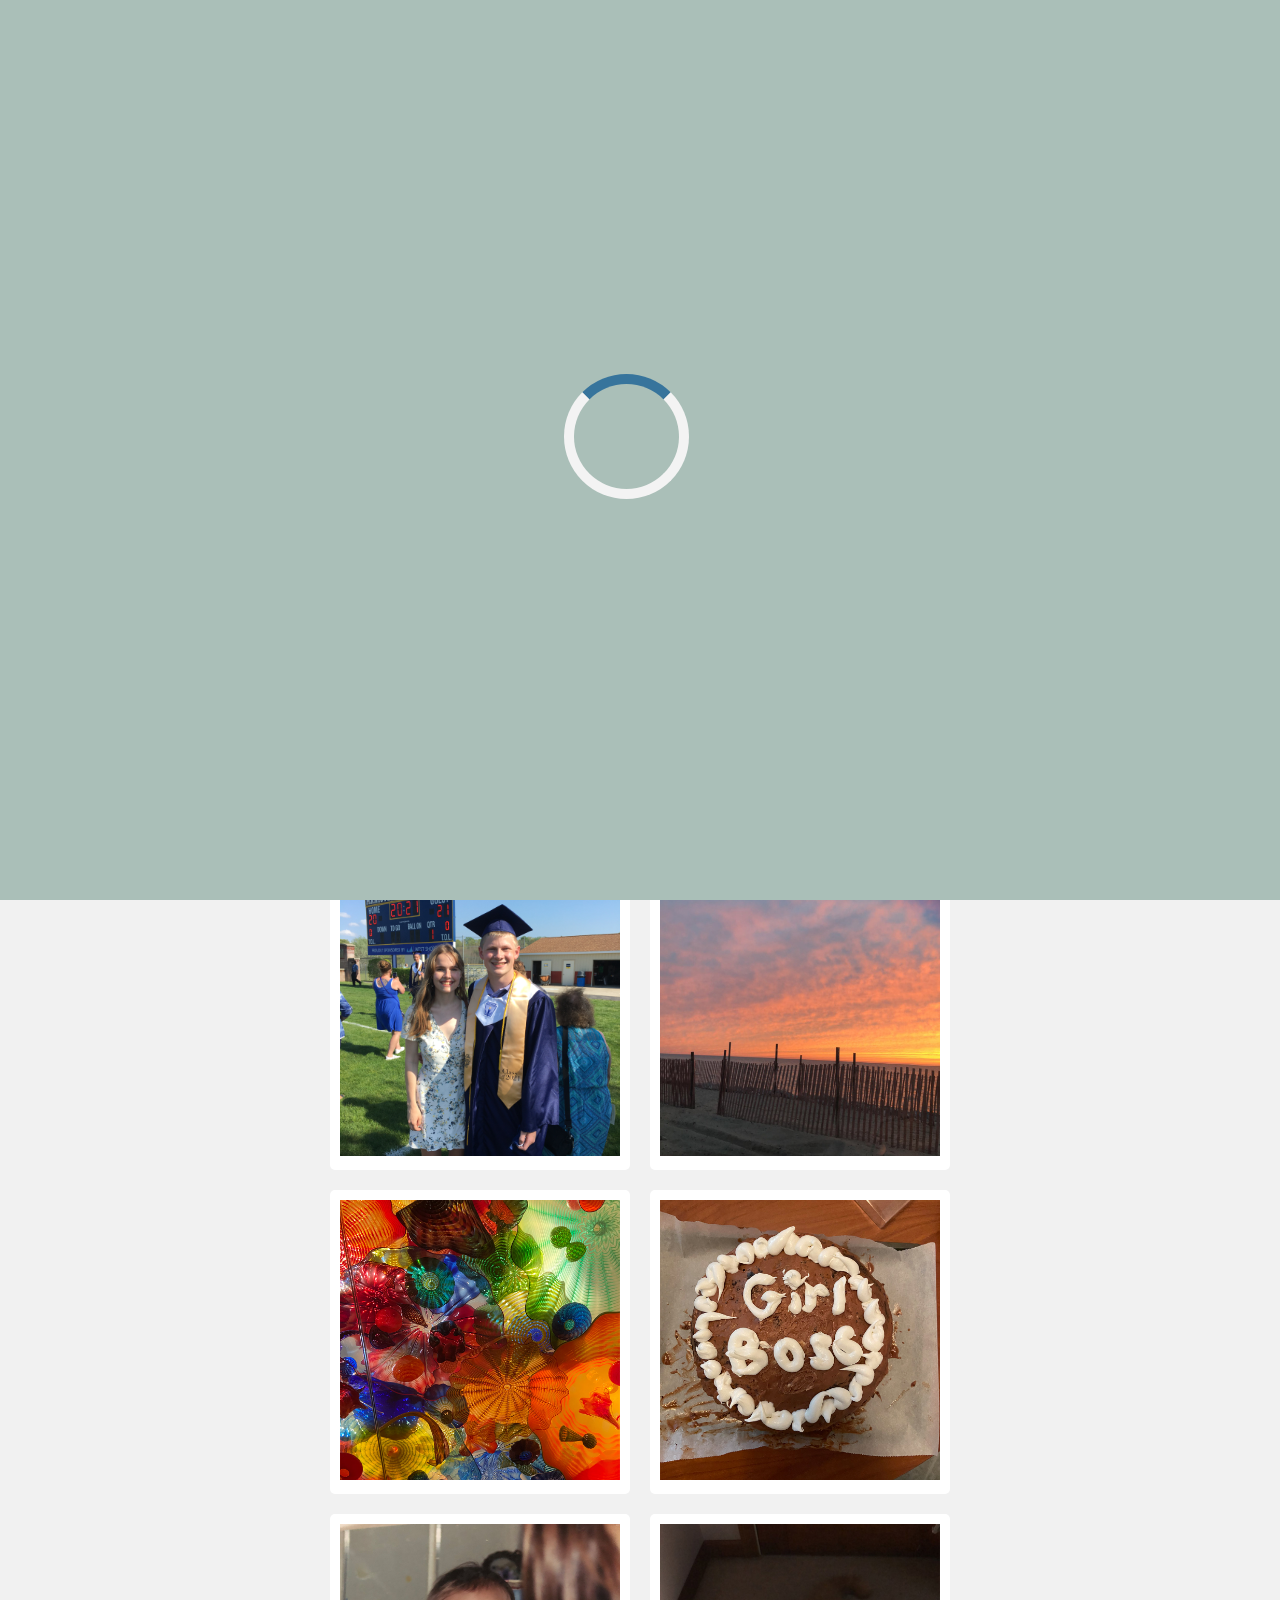
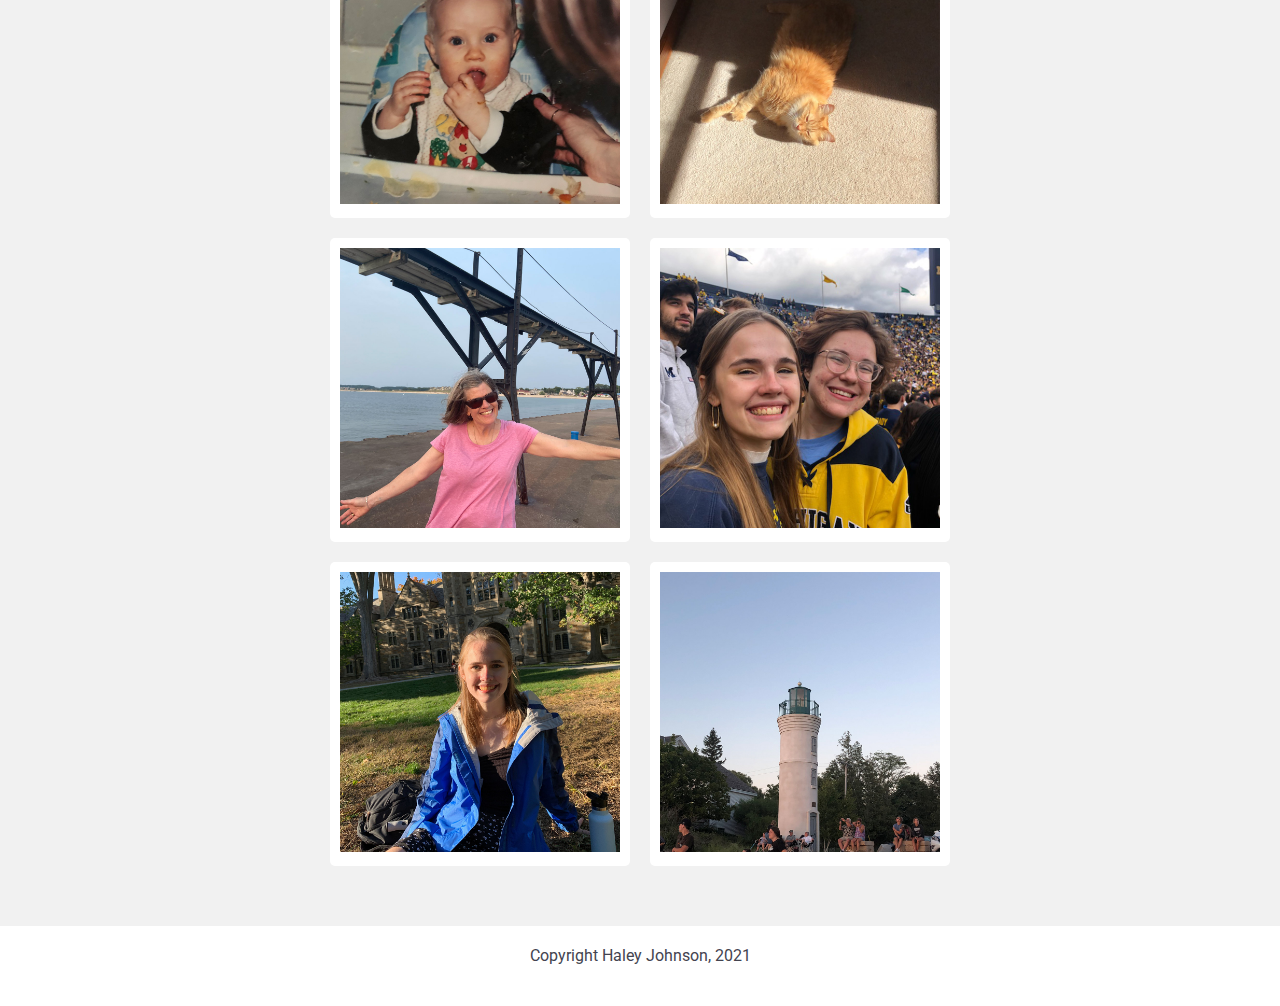
==== commit 1f492075: "modified content on page" ====
--- a/about.html
+++ b/about.html
@@ -23,6 +23,7 @@
       <nav>
         <ul class="nav_links">
         <!-- note to self: fill in links -->
+          <li class="nav_item"><a href="index.html">Home</a></li>
           <li class="nav_item"><a id="current" href="about.html">About</a></li>
           <li class="nav_item"><a href="projects.html">Projects</a></li>
           <li class="nav_item"><a href="rabbitholes.html">Book Reviews</a></li>
@@ -53,8 +54,8 @@
             <p>Junior at the University of Michigan studying information science, statistics and digital studies. 
             </p>
             <p>Outside of class you can find me baking, going on lots of runs and managing
-                social media and newsletter strategy for my student paper, The Michigan Daily. </p>
-            <p>The layout of this page is inspired by my beloved twitter.com</p>
+                social media and newsletter strategy for my student paper, The Michigan Daily. </br>
+            The layout of this page is inspired by my <a href="https://twitter.com/">twitter.com</a></p>
     
         </div>
             <div class='gallery-img'>
--- a/CSS/style.css
+++ b/CSS/style.css
@@ -106,7 +106,8 @@
     line-height: 1.5;
     display: flex;
     flex-direction: column;
-    align-items: center;
+    flex-wrap: wrap;
+    align-items: left;
     justify-content: center;
 }
 
@@ -114,21 +115,31 @@
     margin-left: 20px; 
     /* text-decoration: none; */
     /* -webkit-text-decoration: none; */
-    color: #43434f;
+    color: #414147;
     font-size: 0.9em;
 } 
 
 .nav_item a:hover{
-    -webkit-text-decoration: underline;
-    text-decoration: underline;
-    -webkit-text-decoration-color: #43434f;
-    text-decoration-color: #43434f;
+    text-decoration-line: underline;
+    text-decoration-color: #414147;
+    text-decoration-style: solid;
+    text-decoration-thickness: 3px;
+    -webkit-text-decoration-line: underline;
+    -webkit-text-decoration-color: #414147;
+    -webkit-text-decoration-style: solid;
+    -webkit-text-decoration-thickness: 3px; 
 }
 
 #current{
-    color: #2d2d6e;
-    text-decoration: underline 2px solid #2d2d6e;
-    -webkit-text-decoration: underline 2px solid #2d2d6e;
+    color: #2c2c74;
+    text-decoration-line: underline;
+    text-decoration-color: #2c2c74;
+    text-decoration-style: solid;
+    text-decoration-thickness: 3px;
+    -webkit-text-decoration-line: underline;
+    -webkit-text-decoration-color: #2c2c74;
+    -webkit-text-decoration-style: solid;
+    -webkit-text-decoration-thickness: 3px; 
 }
 
 header > h1{
@@ -222,7 +233,15 @@
       margin-bottom: -30px;
       font-family: 'Raleway', sans-serif;
       text-transform: uppercase;
-      text-decoration: underline 0.15em solid #fff;
+      text-decoration-line: underline;
+      text-decoration-style: solid;
+      text-decoration-color: #fff;
+      text-decoration-thickness: 0.15em;
+      text-transform: uppercase;
+      -webkit-text-decoration-line: underline;
+      -webkit-text-decoration-style: solid;
+      -webkit-text-decoration-color: #fff;
+      -webkit-text-decoration-thickness: 0.15em;
       font-size: 2em;
   }
 
@@ -313,11 +332,17 @@
     padding: 4px;
 }
 
-.hole h2, .gallery-text-box h2, .contact-header, .text_block h2,  .book-item h2{
+.hole h2, .gallery-text-box h2, .contact-header, .text_block h2,  .book-item h2, h2.project-item{
     font-family: 'Raleway', sans-serif;
     margin-bottom: 5px;
-    text-decoration: underline #adc0c3 solid 3px;
-    -webkit-text-decoration: underline #adc0c3 solid 3px;
+    text-decoration-line: underline;
+    text-decoration-color: #adc0c3;
+    text-decoration-style: solid;
+    text-decoration-thickness: 3px; 
+    -webkit-text-decoration-line: underline;
+    -webkit-text-decoration-color: #adc0c3;
+    -webkit-text-decoration-style: solid;
+    -webkit-text-decoration-thickness: 3px; 
     text-transform: uppercase;
     padding-bottom: 5px; 
     line-height: 1.5em;
@@ -387,7 +412,7 @@
 
   #additional-contact{
       margin-top: -40px;
-      font-size: 0.75em;
+      font-size: 0.85em;
   }
 
   #message{
@@ -406,12 +431,10 @@
     margin-bottom: 50px;
   }  
 
-  h2.project-item{
-      font-family: 'Raleway', sans-serif;
+  h2.project-item{ 
       margin-bottom: 7.5px;
       padding: 20px 20px 20px 20px;
-      text-transform: uppercase;
-  }
+  } 
 
   /* About Page */
 
@@ -429,7 +452,7 @@
 
   #parallax{
     margin-bottom: -5px;
-    background-image: url(../images/manistee.jpg);
+    background-image: url("../images/manistee.jpg");
 
     /* Set a specific height */
     min-height: 80px;
@@ -581,6 +604,12 @@
 
     .nav_links{
         flex-direction: row;
+        justify-content: center;
+        align-items: center;
+    }
+
+    .nav_links li{
+        justify-items: flex-end;
     }
 
     .nav_item a{
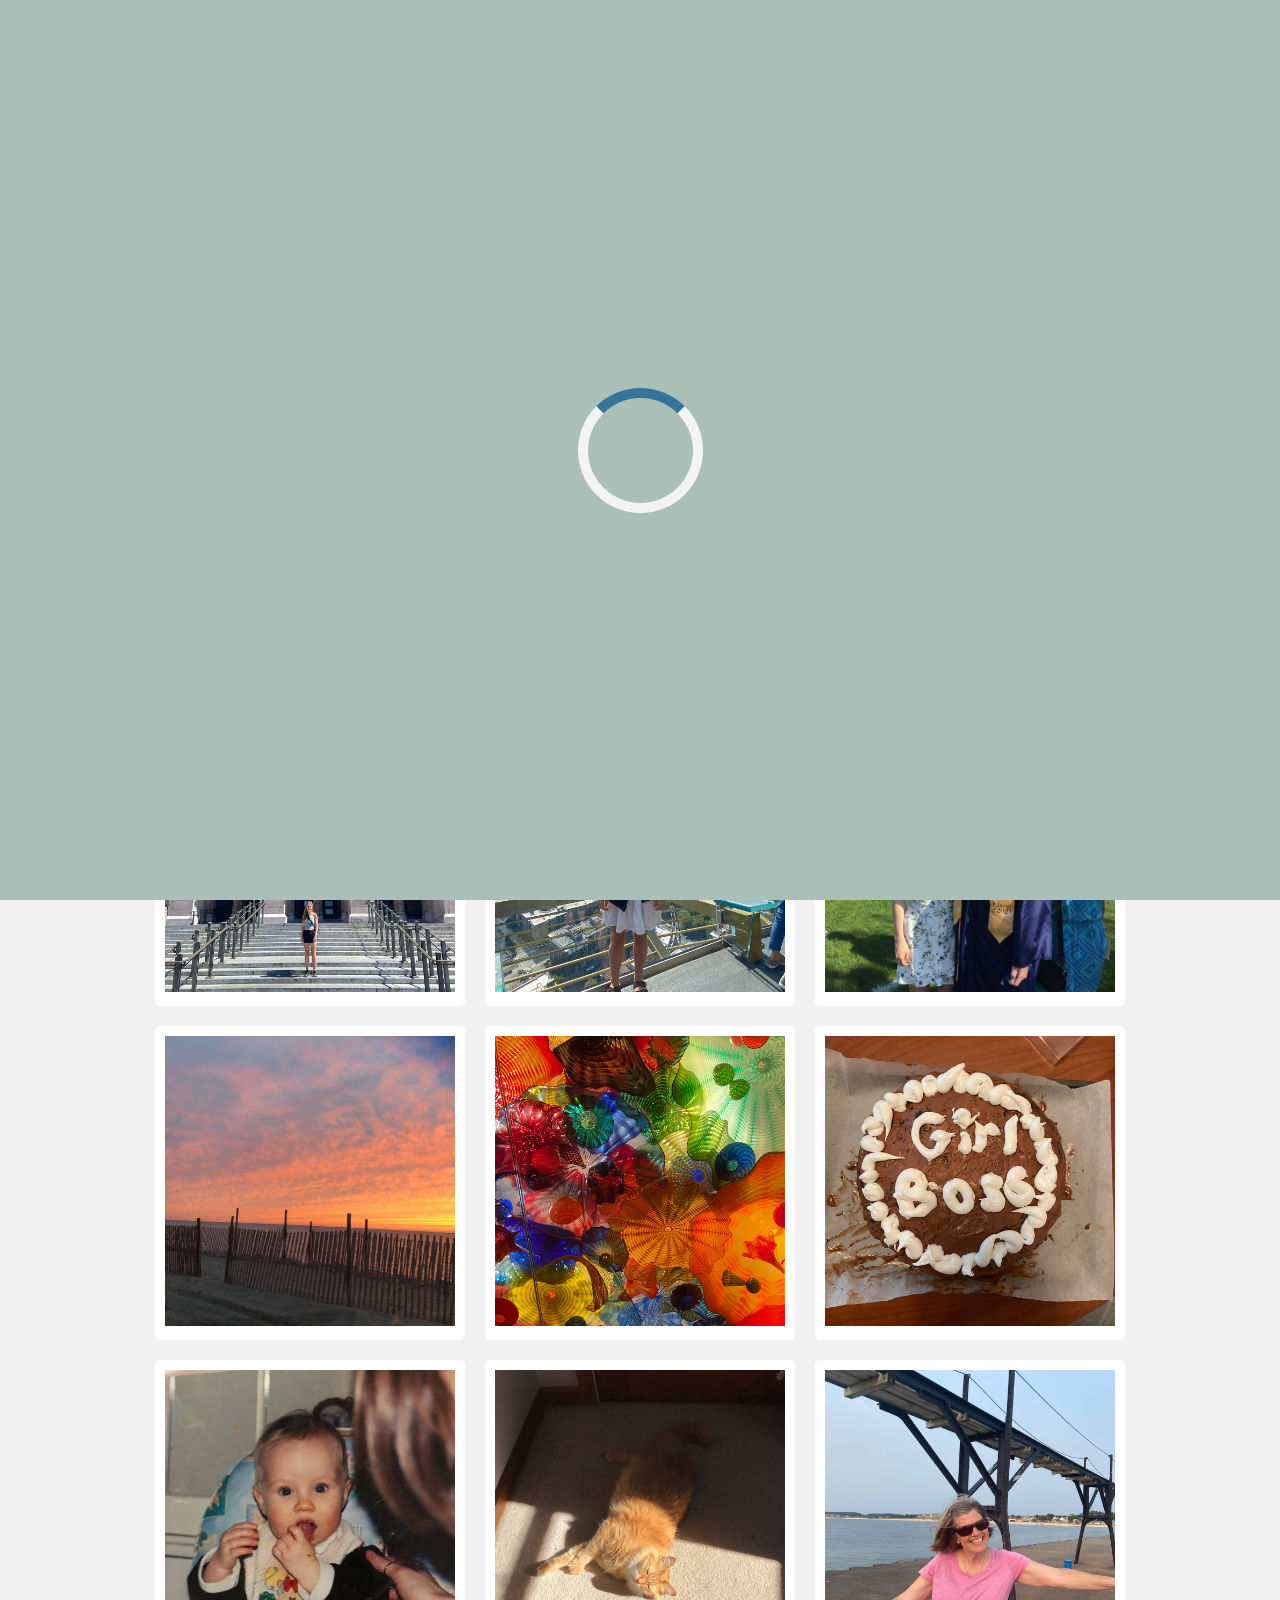
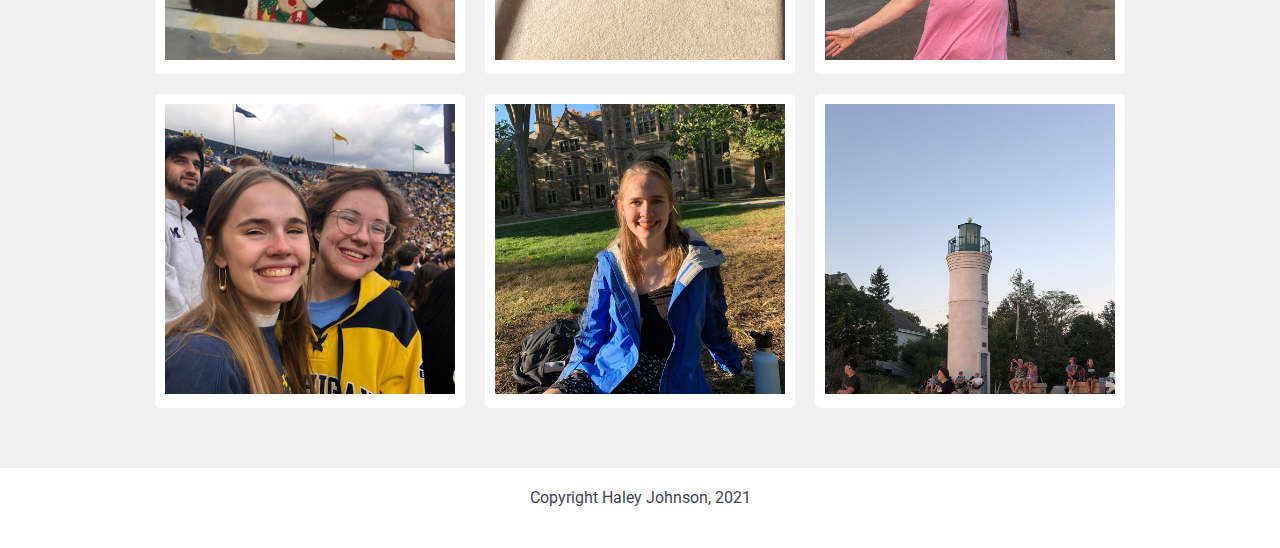
==== commit 75929632: "mother of all git commits" ====
--- a/about.html
+++ b/about.html
@@ -19,11 +19,11 @@
         <div id="loader"></div>
       </div>
     <header>
-      <h1><a href='index.html'>Haley Johnson</a></h1>
+      <h1>Haley Johnson</h1>
       <nav>
         <ul class="nav_links">
         <!-- note to self: fill in links -->
-          <li class="nav_item"><a href="index.html">Home</a></li>
+          <li class="nav_item" id='home'><a href="index.html">Home</a></li>
           <li class="nav_item"><a id="current" href="about.html">About</a></li>
           <li class="nav_item"><a href="projects.html">Projects</a></li>
           <li class="nav_item"><a href="rabbitholes.html">Book Reviews</a></li>
@@ -54,8 +54,11 @@
             <p>Junior at the University of Michigan studying information science, statistics and digital studies. 
             </p>
             <p>Outside of class you can find me baking, going on lots of runs and managing
-                social media and newsletter strategy for my student paper, The Michigan Daily. </br>
-            The layout of this page is inspired by my <a href="https://twitter.com/">twitter.com</a></p>
+                social media and newsletter strategy for my student paper, The Michigan Daily. 
+            </p>
+            <p>
+                The layout of this page is inspired by my <a href="https://twitter.com/">twitter.com</a>
+            </p>
     
         </div>
             <div class='gallery-img'>
@@ -98,6 +101,14 @@
 
     </main>
     <script src='javascript/loader.js'></script> 
+    <script async src="https://www.googletagmanager.com/gtag/js?id=G-HFJLZ87KTL"></script>
+    <script>
+    window.dataLayer = window.dataLayer || [];
+    function gtag(){dataLayer.push(arguments);}
+    gtag('js', new Date());
+  
+    gtag('config', 'G-HFJLZ87KTL');
+    </script> 
     <footer>
         <p>Copyright Haley Johnson, 2021</p>
     </footer>
--- a/CSS/style.css
+++ b/CSS/style.css
@@ -26,7 +26,7 @@
     z-index: 1;
     width: 125px;
     height: 125px;
-    margin: -76px 0 0 -76px;
+    margin: -62.5px 0 0 -62.5px; 
     border: 10px solid #f3f3f3;
     border-radius: 50%;
     border-top: 10px solid #37749c;
@@ -71,7 +71,7 @@
 
 p + p {
     margin-top: 10px;
-}
+} 
 
 header{
     background: #AABFB8;
@@ -102,14 +102,18 @@
 }
 
 .nav_links{
+    display: grid;
+    grid-template-columns: auto auto;
+    grid-template-rows: auto auto;
     text-align: right;
     line-height: 1.5;
-    display: flex;
-    flex-direction: column;
-    flex-wrap: wrap;
-    align-items: left;
-    justify-content: center;
-}
+    justify-content: end;
+    align-items: center;
+}
+
+#home{
+    grid-column: 1 / -1;
+} 
 
 .nav_item a{
     margin-left: 20px; 
@@ -194,7 +198,8 @@
   }
   
   /* Do an horizontal flip when you move the mouse over the flip box container */
-  #flip-card:hover #flip-card-inner {
+  #flip-card:hover #flip-card-inner,
+  #flip-card:focus #flip-card-inner{
     transform: rotateY(180deg);
   }
   
@@ -251,8 +256,13 @@
       object-fit: cover;
   }
 
-  #flip-card-back p, #flip-card-back h2{
+ #flip-card-back h2{
       padding: 30px;
+      margin-bottom: auto;
+  }
+
+  #flip-card-back p{
+      padding: 10px 30px;
   }
 
   #pls-hover{
@@ -314,11 +324,11 @@
     border-radius: 5px;
 }
 
- .hole li, .gallery-text-box li{
+ .hole li, .gallery-text-box li, .project-item li{
     line-height: 1.5em;
 } 
 s
-.hole ul, .book-item ul {
+.hole ul, .book-item ul, .project-item ul{
     margin-left: 20px;
     list-style: circle;
 }
@@ -393,7 +403,7 @@
   
   input[type=submit] {
     width: 100%;
-    background-color: #3e94bd;
+    background-color: #2b6e8d;
     color: white;
     padding: 14px 20px;
     margin: 8px 0;
@@ -407,12 +417,16 @@
   }
   
   input[type=submit]:hover {
-    background-color: #386a81;
+    background-color: #148dc5;
   }
 
   #additional-contact{
       margin-top: -40px;
       font-size: 0.85em;
+  }
+
+  #additional-contact p{
+      margin-top: 0px;
   }
 
   #message{
@@ -436,7 +450,102 @@
       padding: 20px 20px 20px 20px;
   } 
 
-  /* About Page */
+.project-item ::marker{
+    list-style: none;
+}
+
+#slideshow{
+    margin-top: -42.5px;
+}
+
+#slideshow p{
+    margin-bottom: 15px;
+}
+/* Slideshow container */
+.slideshow-container {
+    max-width: 1000px;
+    position: relative;
+    margin: auto;
+    box-sizing:border-box;
+}
+
+/* Hide the images by default */
+.mySlides {
+    display: none;
+    box-sizing:border-box;
+}
+
+.mySlides img{
+    width: 100%;
+}
+
+/* Next & previous buttons */
+.prev, .next {
+    cursor: pointer;
+    position: absolute;
+    top: 50%;
+    width: auto;
+    margin-top: -22px;
+    padding: 16px;
+    color: rgb(255, 255, 255);
+    font-weight: bold;
+    font-size: 18px;
+    transition: 0.6s ease;
+    border-radius: 0 3px 3px 0;
+    user-select: none;
+}
+
+/* Position the "next button" to the right */
+.next {
+    right: 0;
+    border-radius: 3px 0 0 3px;
+}
+
+/* On hover, add a black background color with a little bit see-through */
+.prev:hover, .next:hover {
+    background-color: rgba(0,0,0,0.8);
+    color: #fff;
+}
+
+/* Caption text */
+.text {
+    font-size: 15px;
+    padding: 10px 10px;
+    position: absolute;
+    margin-top: -5px;
+    width: 100%;
+    text-align: center;
+}
+
+/* The dots/bullets/indicators */
+
+#dots{
+    text-align: center;
+    margin-top: 20px;
+}
+
+.dot {
+    cursor: pointer;
+    height: 15px;
+    width: 15px;
+    margin: 0 2px;
+    background-color: #bbb;
+    border-radius: 50%;
+    display: inline-block;
+    transition: background-color 0.6s ease;
+}
+
+.active, .dot:hover {
+    background-color: #717171;
+}
+
+/* Fading animation */
+.fade {
+    -webkit-animation-name: fade;
+    -webkit-animation-duration: 1.5s;
+    animation-name: fade;
+    animation-duration: 1.5s;
+}
 
   .gallery-container{
       display: grid;
@@ -517,6 +626,7 @@
       padding: 15px;
       margin-top: -5px;
       text-align: left;
+      justify-content: left;
   }
 
 /* Footer */
@@ -536,19 +646,18 @@
 
   .books-container{
       display: grid;
-      grid-template-rows: repeat(12, auto);
+      /* grid-template-rows: repeat(12, content); */
       grid-template-columns: 80%;
       margin-top: 50px;
       justify-content: center;
-      align-items: center;
       grid-gap: 50px;
   }
 
   .book-item{
-      display: flex;
+      display: flex; 
       flex-direction: column;
-      align-content: center;
-      justify-content: center;
+      /* align-items: center;
+      justify-items: center;  */
       background: #fff;
       border-radius: 5px;
       padding: 20px; 
@@ -592,6 +701,14 @@
     #loader, #loadpage{
         display: none;
     }
+
+    #parallax{
+        margin-bottom: -5px;
+        background-image: url("../images/manistee.jpg");
+        background-attachment: scroll;
+    }
+
+
 } 
 
 @media screen and (min-width: 750px){
@@ -603,6 +720,10 @@
     }
 
     .nav_links{
+        display: flex; 
+        flex-wrap: wrap;
+        align-items: left;
+        justify-content: center;
         flex-direction: row;
         justify-content: center;
         align-items: center;
@@ -636,9 +757,14 @@
 
     #haley{
         height: 200px;
+        margin-top: -100px;
     }
 
     .haley-facts h2, .haley-facts ul li{
+        text-align: left;
+    }
+
+    #bio{
         text-align: left;
     }
 
@@ -669,12 +795,152 @@
         margin: auto;
     }
 
+    
+
+} 
+
+@media screen and (min-width: 1150px){
+
+    /* modify nav */
+    header{
+        padding: 30px;
+    }
+
+    .nav_links{
+        flex-direction: row;
+        justify-content: center;
+        align-items: center;
+    }
+
+    .nav_links li{
+        justify-items: flex-end;
+    }
+
+    .nav_item a{
+        font-size: 1.1em;
+        line-height: 1.6em;
+    }
+
+    header > h1{
+        font-size: 2.5em;
+    }
+
+    /* fix skip to content */
+    a.skip{
+        left: 20px;
+        padding: 10px;
+    }
+
+    /* modify landing page */
+
+    #pls-hover{
+        font-size: 1em;
+    }
+
+
+    /* modify about page */
+    .gallery-container{
+        grid-template-columns: repeat(3, 33%);
+        max-width: 1000px;
+    }
+
+    .gallery-text-box{
+        justify-content: center;
+    }
+
+    .gallery-text-box h2, .gallery-text-box ul{
+        text-align: left;
+    }
+    
+    .gallery-text-box h2{
+        font-size: 1.5em;
+    }
+
+    .gallery-text-box ul li, #bio{
+        font-size: 1.05em;
+    }
+
+    #bio p{
+        padding: 10px;
+    }
+
+    #parallax{
+        min-height: 120px;
+    }
+
+    #haley{
+        height: 250px;
+        margin-right: 50px;
+    }
+
+    /* .gallery-img:nth-child(odd){
+        grid-column: 2 / 4;
+    }
+
+    .gallery-img:nth-child(even){
+        grid-column: 2 / 3;
+    }  */
+
+    .gallery-img:hover{
+        border-top-right-radius: 100px;
+        border-top-left-radius: 0px;
+        border-bottom-left-radius: 100px;
+        border-bottom-right-radius: 0px;
+    }
+
     /* modify projects page */
 
-} 
-
-  
+    .project-item{
+        max-width: 800px;
+        font-size: 1.15em;
+    }
+
+    /* modify books page */
+
+    .books-container{
+        grid-template-columns: 40% 40%;
+        /* grid-template-rows: repeat(6, auto); */
+        margin-bottom: 50px;
+        align-items: flex-start;
+        grid-gap: 75px;
+    }
+
+    .book-item h2{
+        text-align: center;
+    }
+
+    .book-item{
+        display: block;
+        flex-direction: column;
+        text-align: center;
+        max-width: 500px;
+        margin-top: 0px;
+    }
+
+    #rabbit-holes, #on-deck{
+        grid-row: 1 / 2;
+        width: 100%;
+        text-align: left;
+    }
+
+}
+
+  @-webkit-keyframes spin{
+    0% { transform: rotate(0deg); }
+    100% { transform: rotate(360deg); }
+  }
+
   @keyframes spin {
     0% { transform: rotate(0deg); }
     100% { transform: rotate(360deg); }
-  }+  }
+
+  @-webkit-keyframes fade {
+    from {opacity: .4}
+    to {opacity: 1}
+}
+
+    @keyframes fade {
+        from {opacity: .4}
+        to {opacity: 1}
+    } 